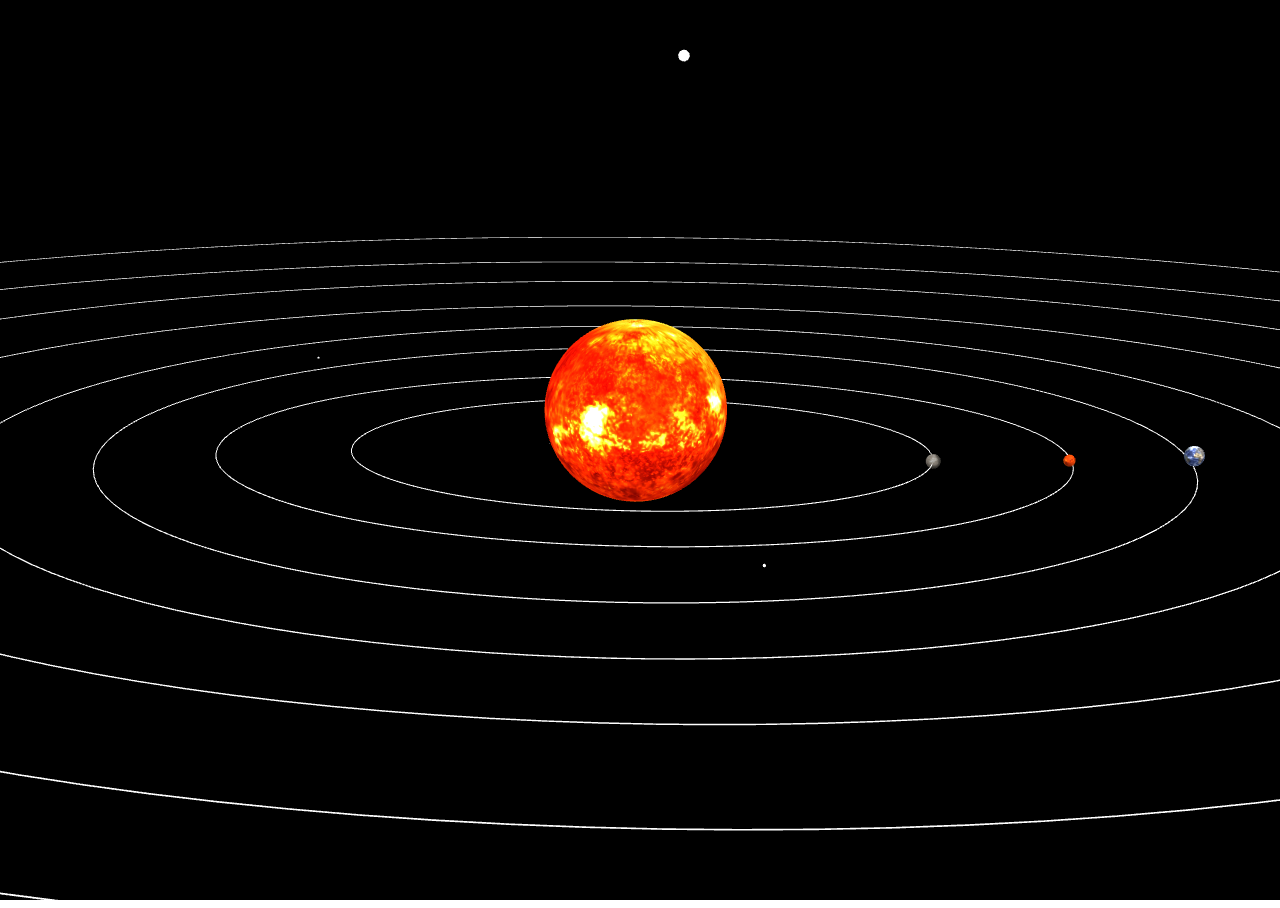
==== solar-master/solar.html @ fe6dda41 "tes" ====
<!DOCTYPE html>
 <html>
    <head>		
		<title> Tugas Besar Solar System</title>
		<meta charset="utf-8">
		<meta name="viewport" content="width=device-width, user-scalable=no, minimum-scale=1.0, maximum-scale=1.0">
		
		<!-- Owl Carousel -->
		<link type="text/css" rel="stylesheet" href="css/owl.carousel.css" />
		<link type="text/css" rel="stylesheet" href="css/owl.theme.default.css" />
				<!-- Custom stlylesheet -->
		<link type="text/css" rel="stylesheet" href="css/style.css" />

		<style>
		body { margin: 0; }
		canvas { width: 100%; height: 100% }
		#info {
				position: absolute;
				top: 0px;
				width: 100%;
				color: #ffffff;
				padding: 5px;
				font-family:Monospace;
				font-size:13px;
				text-align:right;
			}
	  </style>

	  			<!-- jQuery Plugins -->
	<script type="text/javascript" src="js/jquery.min.js"></script>
	<script type="text/javascript" src="js/bootstrap.min.js"></script>
	<script type="text/javascript" src="js/owl.carousel.min.js"></script>
	<script type="text/javascript" src="js/jquery.magnific-popup.js"></script>
	<script type="text/javascript" src="js/main.js"></script>
	      <script src="js/three.min.js"></script>
		  <script src="js/OrbitControls.js"></script>
		  <script src="js/GLTFLoader.js"></script>
		  <script src="js/AnimationMixer.js"></script>
		  <script src="js/stats.min.js"></script>
		  <script src="js/CSS2DRenderer.js"></script>
		  <script src="js/libs/dat.gui.min.js"></script>
		  
  </head>
    <body>
	<div id="info">
	</div>
	<script>		
	
 	// Load 3D Scene
	var scene = new THREE.Scene(); 
	scene2 = new THREE.Scene();
	var Stats;
	var innerw,height;
	var stars=[];
	var guic, controlConfig= {
	freezState: false,
	revolveSpeed: 24
	};


	// For orbit
	var marker, spline;
	var matrix = new THREE.Matrix4();
	var up = new THREE.Vector3( 0, 1, 0 );
	var axis = new THREE.Vector3( );

	// Planet Orbit Variable Declaration
	var mercpath,venpath,earthpath,moonpath,marspath,juppath,satpath,urapath,neppath;

	var planobj=[];
	var pathobj=[];
	// the getPoint starting variable - !important - You get me ;)
	var mt=vet=eat=mat=jupt=satt=urat=nept = 0;
	// Ellipse class, which extends the virtual base class Curve
	function Ellipse( xRadius, yRadius ) {
	THREE.Curve.call( this );
	// add radius as a property
	this.xRadius = xRadius;
	this.yRadius = yRadius;
	}

	Ellipse.prototype = Object.create( THREE.Curve.prototype );
	Ellipse.prototype.constructor = Ellipse;

	// define the getPoint function for the subClass
	Ellipse.prototype.getPoint = function ( t ) {

		var radians = 2 * Math.PI * t;

		return new THREE.Vector3( this.xRadius * Math.cos( radians ),
								0,
								this.yRadius * Math.sin( radians ) );

	};



 	// Load Camera Perspective
	var camera = new THREE.PerspectiveCamera( 25, window.innerWidth / window.innerHeight, 1, 20000 );
	camera.position.set( 10, 30, 100 );
	
	// RayCaster 
	raycaster = new THREE.Raycaster();
	mouse = new THREE.Vector2();


	// Load a Renderer
	var renderer = new THREE.WebGLRenderer({antialias: true});
	renderer.setClearColor( 0x000000 );
	renderer.setPixelRatio( window.devicePixelRatio );
	renderer.setSize(window.innerWidth, window.innerHeight);
	innerw=window.innerWidth;
	height=window.innerHeight;
	document.body.appendChild(renderer.domElement);

 	// Load the Orbitcontroller
	var controls = new THREE.OrbitControls( camera, renderer.domElement ); 
	controls.minDistance=10;
	controls.maxDistance=500;
 	// Load Light
	var ambientLight = new THREE.AmbientLight( 0xffffff );
	scene.add( ambientLight );


	var directionalLight = new THREE.DirectionalLight( 0xffffff );
	directionalLight.position.set( 0, 1, 1 ).normalize();
	scene.add( directionalLight );	


	// Stars
	function addSphere(){
		// The loop will move from z position of -1000 to z position 1000, adding a random particle at each position. 
		for ( var z= -1000; z < 1000; z+=20 ) {
		// Make a sphere (exactly the same as before). 
		var geometry   = new THREE.SphereGeometry(0.5, 32, 32)
		var material = new THREE.MeshBasicMaterial( {color: 0xffffff} );
		var sphere = new THREE.Mesh(geometry, material)
		sphere.position.x= Math.random()*innerw-Math.random()*innerw*2;
		sphere.position.y=Math.random()*height-Math.random()*height*2;
		// Then set the z position to where it is in the loop (distance of camera)
		sphere.position.z = z;	
		// scale it up a bit
		sphere.scale.x = sphere.scale.y = 1;
		//add the sphere to the scene
		scene.add( sphere );
			//finally push it to the stars array 
			stars.push(sphere); 
		}
	}
	// function animateStars() { 
				
	// 			// loop through each star
	// 			for(var i=0; i<stars.length; i++) {
	// 				star = stars[i]; 
	// 				// and move it forward dependent on the mouseY position. 
	// 				star.position.z +=  i/10;
	// 				// if the particle is too close move it to the back
	// 				if(star.position.z>2000) star.position.z-=3000; 
					
	// 			}
			
	// }

	
	

    // params
    var pathSegments = 128;
    var tubeRadius = 0.03;
    var radiusSegments = 3;
    var closed = true;
	

    // material
    var material = new THREE.MeshPhongMaterial( {
        color: 'white', 
    } );
	
    // mercury orbit mesh
	mercpath = new Ellipse( 15, 10 );
    var mercgeometry = new THREE.TubeBufferGeometry( mercpath, pathSegments, tubeRadius, radiusSegments, closed );
	mesh = new THREE.Mesh( mercgeometry, material );
	scene.add( mesh );
	pathobj.push(mesh);
	
	// venus orbit mesh
	venpath = new Ellipse(22,15);
    var venusgeometry = new THREE.TubeBufferGeometry( venpath, pathSegments, tubeRadius, radiusSegments, closed );
	mesh = new THREE.Mesh( venusgeometry, material );
	scene.add( mesh );
	pathobj.push(mesh);
	// Earth Orbit
	earthpath = new Ellipse( 28, 22 );
    var earthgeometry = new THREE.TubeBufferGeometry( earthpath, pathSegments, tubeRadius, radiusSegments, closed );
	mesh = new THREE.Mesh( earthgeometry, material );
	scene.add( mesh );
	pathobj.push(mesh);
	// Moon
	moonpath = new Ellipse( 5, 3 );
    var moongeometry = new THREE.TubeBufferGeometry( moonpath, pathSegments, 0.0001, radiusSegments, closed );
	mesh = new THREE.Mesh( moongeometry, material );
	scene.add( mesh );
	pathobj.push(mesh);
	// Mars Orbit
	marspath = new Ellipse( 35, 28 );
    var marsgeometry = new THREE.TubeBufferGeometry( marspath, pathSegments, tubeRadius, radiusSegments, closed );
	mesh = new THREE.Mesh( marsgeometry, material );
	scene.add( mesh );
	pathobj.push(mesh);
	// Jupiter Orbit
	juppath = new Ellipse( 46, 34 );
    var jupgeometry = new THREE.TubeBufferGeometry( juppath, pathSegments, tubeRadius, radiusSegments, closed );
	mesh = new THREE.Mesh( jupgeometry, material );
	scene.add( mesh );
	pathobj.push(mesh);
	// Saturn Orbit
	satpath = new Ellipse( 57, 42 );
    var satgeometry = new THREE.TubeBufferGeometry( satpath, pathSegments, tubeRadius, radiusSegments, closed );
	mesh = new THREE.Mesh( satgeometry, material );
	scene.add( mesh );
	pathobj.push(mesh);
	// Uranus Orbit
	urapath = new Ellipse( 69, 49 );
    var urageometry = new THREE.TubeBufferGeometry( urapath, pathSegments, tubeRadius, radiusSegments, closed );
	mesh = new THREE.Mesh( urageometry, material );
	scene.add( mesh );
	pathobj.push(mesh);
	// Neptune Orbit
	neppath = new Ellipse( 79, 59 );
    var nepgeometry = new THREE.TubeBufferGeometry( neppath, pathSegments, tubeRadius, radiusSegments, closed );
	mesh = new THREE.Mesh( nepgeometry, material );
	scene.add( mesh );
	pathobj.push(mesh);
	
 	// glTf 2.0 Loader
	var loader = new THREE.GLTFLoader();
	// Planets variables;
	var sun,mercury,venus,earth,moon,mars,jupiter,saturn,uranus,neptune;	

	var moonorbit;		


	loader.load( 'model/sun/sun.gltf', function ( gltf ) {           //   <<--------- Model Path
	sun = gltf.scene;			
	gltf.scene.scale.set( 18, 18, 18 );			   
	gltf.scene.position.x = 0;				    //Position (x = right+ left-) 
    gltf.scene.position.y = -2;				    //Position (y = up+, down-)
	gltf.scene.position.z = -3;				    //Position (z = front +, back-)
	gltf.animations;
	scene.add( gltf.scene );
	planobj.push(sun);
	});

	loader.load( 'model/mercury/mercury.gltf', function ( gltf ) {           //   <<--------- Model Path
	mercury = gltf.scene;			
	gltf.scene.scale.set( 2, 2, 2 );			   
	var pt = mercpath.getPoint( mt );
	gltf.scene.position.set(pt.x,pt.y,pt.z);
	scene.add( gltf.scene);
	planobj.push(mercury);
	});

	loader.load( 'model/venus/venus.gltf', function ( gltf ) {           //   <<--------- Model Path
	venus = gltf.scene;
	gltf.scene.scale.set( 2, 2, 2 );			   
	var pt = venpath.getPoint( vet );
	gltf.scene.position.set(pt.x,pt.y,pt.z);
	scene.add( gltf.scene);
	planobj.push(venus);
	});

	loader.load( 'model/earth/earth.gltf', function ( gltf ) {           //   <<--------- Model Path
	earth = gltf.scene;			
	gltf.scene.scale.set( 2, 2, 2 );			   
	var pt = earthpath.getPoint( eat );
	moonorbit = earthpath.getPoint( eat );
	gltf.scene.position.set(pt.x,pt.y,pt.z);
	scene.add( gltf.scene);
	planobj.push(earth);
	});

	loader.load( 'model/moon/moon.gltf', function ( gltf ) {           //   <<--------- Model Path
	moon = gltf.scene;			
	gltf.scene.scale.set( 1, 1, 1 );			   
	var pt = moonpath.getPoint( eat );
	gltf.scene.position.set(moonorbit.x+2,moonorbit.y+2,moonorbit.z);
	scene.add( gltf.scene);
	});
	
	loader.load( 'model/mars/mars.gltf', function ( gltf ) {           //   <<--------- Model Path
	mars = gltf.scene;			
	gltf.scene.scale.set( 2, 2, 2 );			   
	var pt = marspath.getPoint( mat );
	gltf.scene.position.set(pt.x,pt.y,pt.z);
	scene.add( gltf.scene);
	planobj.push(mars);
	});

	loader.load( 'model/jupiter/jupiter.gltf', function ( gltf ) {           //   <<--------- Model Path
	jupiter = gltf.scene;			
	gltf.scene.scale.set( 8, 8, 8 );			   
	var pt = juppath.getPoint( jupt );
	gltf.scene.position.set(pt.x,pt.y,pt.z);
	scene.add( gltf.scene);
	planobj.push(jupiter);
	});

	
	loader.load( 'model/saturn/saturn.gltf', function ( gltf ) {           //   <<--------- Model Path
	saturn = gltf.scene;			
	gltf.scene.scale.set( 7, 7, 7 );			   
	var pt = satpath.getPoint( satt );
	gltf.scene.position.set(pt.x,pt.y,pt.z);
	scene.add( gltf.scene);
	planobj.push(saturn);
	});

	loader.load( 'model/uranus/uranus.gltf', function ( gltf ) {           //   <<--------- Model Path
	uranus = gltf.scene;			
	gltf.scene.scale.set( 3, 3, 3 );			   
	var pt = urapath.getPoint( urat );
	gltf.scene.position.set(pt.x,pt.y,pt.z);
	scene.add( gltf.scene);
	planobj.push(uranus);
	});

	loader.load( 'model/neptune/neptune.gltf', function ( gltf ) {           //   <<--------- Model Path
	neptune = gltf.scene;			
	gltf.scene.scale.set( 3, 3, 3 );			   
	var pt = neppath.getPoint( nept );
	gltf.scene.position.set(pt.x,pt.y,pt.z);
	scene.add( gltf.scene);
	planobj.push(neptune);
	});


	// FPS stats
	// stats = new Stats();
	// document.body.appendChild( stats.dom );
	// window.addEventListener( 'resize', onWindowResize, false );


	document.addEventListener( 'mousedown', onDocumentMouseDown, false );
	document.addEventListener( 'touchstart', onDocumentTouchStart, false );

	// guic = new dat.GUI( { width: 350 } );


	// Controls
	// var controlGUI = guic.addFolder( "Controls" );
	// // controlGUI.add(controlConfig.freezState,'Freeze State').listen();

	// controlGUI.add( controlConfig, 'freezState' )
	
	// controlGUI.add( controlConfig, 'revolveSpeed', 1, 24 ).onChange( function() 
	// {
	// 	// sunLight.shadow.camera.near = shadowConfig.shadowCameraNear;
	// 	// sunLight.shadow.camera.updateProjectionMatrix();
	// 	// shadowCameraHelper.update();

	// });



	function onWindowResize( event ) 
	{
	camera.aspect = window.innerWidth / window.innerHeight;
	camera.updateProjectionMatrix();
	renderer.setSize( window.innerWidth, window.innerHeight );
	controls.handleResize();
	}
	
	function onDocumentTouchStart( event ) {

	event.preventDefault();

	event.clientX = event.touches[0].clientX;
	event.clientY = event.touches[0].clientY;
	onDocumentMouseDown( event );
	}

function onDocumentMouseDown( event ) {

	event.preventDefault();

	mouse.x = ( event.clientX / renderer.domElement.clientWidth ) * 2 - 1;
	mouse.y = - ( event.clientY / renderer.domElement.clientHeight ) * 2 + 1;

	raycaster.setFromCamera( mouse, camera );

	 var intersects = raycaster.intersectObjects( pathobj );

	if ( intersects.length > 0 ) {
	var pt = intersects[0].getPoint( mt );

	
	}

}
	function animate() 
	{
	requestAnimationFrame( animate );
	renderer.render( scene, camera );
	//if (!guic.freezState) return;
	animateStars();
	// TO freeze Planet State

	if(!controlConfig.freezState)
		revolvePlanet();
	console.log(controlConfig.revolveSpeed);
	stats.update();
	}


	function revolvePlanet(){
		if (mercury)
		{ 	mercury.rotation.y+=0.05;
			var pt = mercpath.getPoint( mt );
			var tangent = mercpath.getTangent( mt ).normalize();
			mercury.position.set(pt.x,pt.y,pt.z);
			// calculate the axis to rotate around
			axis.crossVectors( up, tangent ).normalize();
			// calcluate the angle between the up vector and the tangent
			var radians = Math.acos( up.dot( tangent ) );
			mt = (mt >= 1) ? 0 : mt += (0.005/controlConfig.revolveSpeed);
		}
		if (venus) 
		{	
			venus.rotation.y+=0.04;
			var pt = venpath.getPoint( vet );
			var tangent = venpath.getTangent( vet ).normalize();
			venus.position.set(pt.x,pt.y,pt.z);
			// calculate the axis to rotate around
			axis.crossVectors( up, tangent ).normalize();
			// calcluate the angle between the up vector and the tangent
			var radians = Math.acos( up.dot( tangent ) );
			vet = (vet >= 1) ? 0 : vet += 0.001/controlConfig.revolveSpeed;
		}
		if (earth)
		{ 	earth.rotation.y+=0.02;
			var pt = earthpath.getPoint( eat );
			var tangent = earthpath.getTangent( eat ).normalize();
			earth.position.set(pt.x,pt.y,pt.z);
			// calculate the axis to rotate around
			axis.crossVectors( up, tangent ).normalize();
			// calcluate the angle between the up vector and the tangent
			var radians = Math.acos( up.dot( tangent ) );	
			eat = (eat >= 1) ? 0 : eat += 0.0003/controlConfig.revolveSpeed;
		}
		if (moon)
		{ 	moon.rotation.y+=0.02;
			var pt = earthpath.getPoint( eat );
			var tangent = earthpath.getTangent( eat ).normalize();
			moon.position.set(pt.x+2,pt.y+2,pt.z);
			// calculate the axis to rotate around
			axis.crossVectors( up, tangent ).normalize();
			// calcluate the angle between the up vector and the tangent
			var radians = Math.acos( up.dot( tangent ) );	
			eat = (eat >= 1) ? 0 : eat += 0.0003/controlConfig.revolveSpeed;
		}
		if (mars) 
		{	//mars.rotation.z+=0.02;
			var pt = marspath.getPoint( mat );
			var tangent = marspath.getTangent( mat );
			mars.position.set(pt.x,pt.y,pt.z);
			// calculate the axis to rotate around
			axis.crossVectors( up, tangent ).normalize();
			// calcluate the angle between the up vector and the tangent
			var radians = Math.acos( up.dot( tangent ) );
			mat = (mat >= 1) ? 0 : mat += 0.0001/controlConfig.revolveSpeed;
		}
		if (jupiter) 
		{	jupiter.rotation.y+=0.004;
			var pt = juppath.getPoint( jupt );
			var tangent = juppath.getTangent( jupt ).normalize();
			jupiter.position.set(pt.x,pt.y,pt.z);
			// calculate the axis to rotate around
			axis.crossVectors( up, tangent ).normalize();
			// calcluate the angle between the up vector and the tangent
			var radians = Math.acos( up.dot( tangent ) );
			jupt = (jupt >= 1) ? 0 : jupt += 0.00006/controlConfig.revolveSpeed;
		}
		if (saturn) 
		{	saturn.rotation.y+=0.009;
			var pt = satpath.getPoint( satt );
			var tangent = satpath.getTangent( satt ).normalize();
			saturn.position.set(pt.x,pt.y,pt.z);
			// calculate the axis to rotate around
			axis.crossVectors( up, tangent ).normalize();
			// calcluate the angle between the up vector and the tangent
			var radians = Math.acos( up.dot( tangent ) );
			satt = (satt >= 1) ? 0 : satt += 0.00003/controlConfig.revolveSpeed;
		}
		if (uranus) 
		{	uranus.rotation.y+=0.0004;
			var pt = urapath.getPoint( urat );
			var tangent = urapath.getTangent( urat ).normalize();
			uranus.position.set(pt.x,pt.y,pt.z);
			// calculate the axis to rotate around
			axis.crossVectors( up, tangent ).normalize();
			// calcluate the angle between the up vector and the tangent
			var radians = Math.acos( up.dot( tangent ) );
			urat = (urat >= 1) ? 0 : urat += 0.000009/controlConfig.revolveSpeed;
		}
		if (neptune) 
		{	neptune.rotation.y+=0.0004;
			var pt = neppath.getPoint( nept );
			var tangent = neppath.getTangent( nept ).normalize();
			neptune.position.set(pt.x,pt.y,pt.z);
			// calculate the axis to rotate around
			axis.crossVectors( up, tangent ).normalize();
			// calcluate the angle between the up vector and the tangent
			var radians = Math.acos( up.dot( tangent ) );
			nept = (nept >= 1) ? 0 : nept += 0.0000009/controlConfig.revolveSpeed;
		}
		

	}
	addSphere();
	animate();
			
</script>	
</body>
</html>
---- solar-master/css/style.css ----
/*
Theme Name:
Author: yaminncco

Colors:
	Body 		  : #868F9B
	Headers 	: #10161A
	Primary 	: #6195FF
	Dark      : #FCFCFF
	Grey 		  : #F4F4F4 #FAFAFA #EEE

Fonts: Montserrat Varela Round

Table OF Contents
------------------------------------
1 > General
2 > Logo
3 > Navigation
4 > Header
5 > About
6 > Portfolio
7 > Services
8 >  Why choose us
9 >  Numbers
10 > Pricing
11 > Testimonial
12 > Team
13 > Blog
14 > Blog post
15 > Blog sidebar
16 > Contact
17 > Footer
18 > Responsive
19 > Owl theme
20 > Back to top
21 > Preloader

------------------------------------*/

/*------------------------------------*\
	General
\*------------------------------------*/


/* -- typography -- */

body {
    font-family: 'Varela Round', sans-serif;
    font-size: 16px;
    line-height: 1.6;
    overflow-x: hidden;
    color: #868F9B;
}

h1, h2, h3, h4, h5, h6 {
    font-family: 'Montserrat', sans-serif;
    font-weight: 700;
    margin-top: 0px;
    margin-bottom: 20px;
    color: #10161A;
}

h1 {
    font-size: 54px;
}

h2 {
    font-size: 36px;
}

h3 {
    font-size: 21px;
}

h4 {
    font-size: 18px;
}

h5 {
    font-size: 16px;
}

a {
    color: #6195FF;
    text-decoration: none;
    -webkit-transition: 0.2s opacity;
    transition: 0.2s opacity;
}

a:hover, a:focus {
    text-decoration: none;
    outline: none;
    opacity: 0.8;
    color: #6195FF;
}

.main-color {
    color: #6195FF;
}

.white-text {
    color: #FFF;
}

::-moz-selection {
    background-color: #6195FF;
    color: #FFF;
}

::selection {
    background-color: #6195FF;
    color: #FFF;
}

ul, ol {
    margin: 0;
    padding: 0;
    list-style: none
}

/* -- section  -- */

.section {
    position: relative;
}

.md-padding {
    padding-top: 120px;
    padding-bottom: 120px;
}

.sm-padding {
    padding-top: 60px;
    padding-bottom: 60px;
}


/* --  background section  -- */

.bg-grey {
    background-color: #FAFAFA;
    border-top: 1px solid #EEE;
    border-bottom: 1px solid #EEE;
}

.bg-dark {
    background-color: #1C1D21;
}


/* --  background image section  -- */

.bg-img {
    position: absolute;
    left: 0;
    top: 0;
    right: 0;
    bottom: 0;
    z-index: -1;
    background-position: center;
    background-size: cover;
    background-attachment: fixed;
}

.bg-img .overlay {
    position: absolute;
    left: 0;
    top: 0;
    right: 0;
    bottom: 0;
    opacity: 0.6;
    background: #1C1D21;
}


/* --  section header  -- */

.section-header {
    position: relative;
    margin-bottom: 60px;
}

.section-header .title {
    text-transform: capitalize;
}

.title:after {
    content:"";
  	display:block;
  	height:4px;
  	width:40px;
  	background-color: #6195FF;
    margin-top: 20px;
}

.text-center .title:after {
    margin: 20px auto 0px;
}


/* --  Buttons  -- */

.main-btn, .white-btn, .outline-btn {
    display: inline-block;
    padding: 10px 35px;
    margin: 3px;
    border: 2px solid transparent;
    border-radius: 3px;
    -webkit-transition: 0.2s opacity;
    transition: 0.2s opacity;
}

.main-btn {
    background: #6195FF;
    color: #FFF;
}

.white-btn {
    background: #FFF;
    color: #10161A !important;
}

.outline-btn {
    background: transparent;
    color: #6195FF !important;
    border-color: #6195FF;
}

.main-btn:hover, .white-btn:hover, .outline-btn:hover {
    opacity: 0.8;
}


/* -- default nav -- */

@media only screen and (min-width: 768px) {
    .main-nav li {
        padding: 0px 15px;
    }
    .main-nav li a {
        font-size: 14px;
        -webkit-transition: 0.2s color;
        transition: 0.2s color;
    }
    .main-nav>li>a {
        color: #10161A;
        padding: 15px 0px;
    }
    #nav.nav-transparent:not(.fixed-nav) .main-nav>li>a {
        color: #fff;
    }
    .main-nav>li>a:hover, .main-nav>li>a:focus, .main-nav>li.active>a {
        background: transparent;
        color: #6195FF;
    }
    .main-nav>li>a:after {
        content: "";
        display: block;
        background-color: #6195FF;
        height: 2px;
        width: 0%;
        -webkit-transition: 0.2s width;
        transition: 0.2s width;
    }
    .main-nav>li>a:hover:after, .main-nav>li.active>a:after {
        width: 100%;
    }
    /* dropdown */
    .has-dropdown {
        position: relative;
    }
    .has-dropdown>a:before {
        font-family: 'FontAwesome';
        content: "\f054";
        font-size: 6px;
        margin-left: 6px;
        float: right;
        -webkit-transform: rotate(90deg);
        -ms-transform: rotate(90deg);
        transform: rotate(90deg);
        -webkit-transition: 0.2s transform;
        transition: 0.2s transform;
    }
    .dropdown {
        position: absolute;
        right: -50%;
        top: 0;
        background-color: #6195FF;
        width: 200px;
        -webkit-box-shadow: 0px 5px 5px -5px rgba(53, 64, 82, 0.2);
        box-shadow: 0px 5px 5px -5px rgba(53, 64, 82, 0.2);
        -webkit-transform: translateY(15px) translateX(50%);
        -ms-transform: translateY(15px) translateX(50%);
        transform: translateY(15px) translateX(50%);
        opacity: 0;
        visibility: hidden;
        -webkit-transition: 0.2s all;
        transition: 0.2s all;
    }
    .main-nav>.has-dropdown>.dropdown {
        top: 100%;
        right: 50%;
    }
    .main-nav>.has-dropdown>.dropdown .dropdown.dropdown-left {
        right: 150%;
    }
    .dropdown li a {
        display: block;
        color: #FFF;
        border-top: 1px solid rgba(250, 250, 250, 0.1);
        padding: 10px 0px;
    }
    .dropdown li:nth-child(1) a {
        border-top: none;
    }
    .has-dropdown:hover>.dropdown {
        opacity: 1;
        visibility: visible;
        -webkit-transform: translateY(0px) translateX(50%);
        -ms-transform: translateY(0px) translateX(50%);
        transform: translateY(0px) translateX(50%);
    }
    .has-dropdown:hover>a:before {
        -webkit-transform: rotate(0deg);
        -ms-transform: rotate(0deg);
        transform: rotate(0deg);
    }
    .nav-collapse {
        display: none;
    }
}


/* -- mobile nav -- */

@media only screen and (max-width: 767px) {
    #nav {
        padding: 0px 0px;
    }
    #nav.nav-transparent {
        background: #FFF;
    }
    .main-nav {
        position: fixed;
        right: 0;
        height: calc(100vh - 80px);
        -webkit-box-shadow: 0px 80px 0px 0px #1C1D21;
        box-shadow: 0px 80px 0px 0px #1C1D21;
        max-width: 250px;
        width: 0%;
        -webkit-transform: translateX(100%);
        -ms-transform: translateX(100%);
        transform: translateX(100%);
        margin: 0;
        overflow-y: auto;
        background: #1C1D21;
        -webkit-transition: 0.2s all;
        transition: 0.2s all;
    }
    #nav.open .main-nav {
        -webkit-transform: translateX(0%);
        -ms-transform: translateX(0%);
        transform: translateX(0%);
        width: 100%;
    }
    .main-nav li {
        border-top: 1px solid rgba(250, 250, 250, 0.1);
    }
    .main-nav li a {
        display: block;
        color: #FFF;
        -webkit-transition: 0.2s all;
        transition: 0.2s all;
    }
    .main-nav>li.active {
        border-left: 6px solid #6195FF;
    }
    .main-nav li a:hover, .main-nav li a:focus {
        background-color: #6195FF;
        color: #FFF;
        opacity: 1;
    }
    .has-dropdown>a:after {
        content: "\f054";
        font-family: 'FontAwesome';
        float: right;
        -webkit-transition: 0.2s -webkit-transform;
        transition: 0.2s -webkit-transform;
        transition: 0.2s transform;
        transition: 0.2s transform, 0.2s -webkit-transform;
    }
    .dropdown {
        opacity: 0;
        visibility: hidden;
        height: 0;
        background: rgba(250, 250, 250, 0.1);
    }
    .dropdown li a {
        padding: 6px 10px;
    }
    .has-dropdown.open-drop>a:after {
        -webkit-transform: rotate(90deg);
        -ms-transform: rotate(90deg);
        transform: rotate(90deg);
    }
    .has-dropdown.open-drop>.dropdown {
        opacity: 1;
        visibility: visible;
        height: auto;
        -webkit-transition: 0.2s all;
        transition: 0.2s all;
    }
}


/* -- nav btn collapse -- */

.nav-collapse {
    position: relative;
    float: right;
    width: 40px;
    height: 40px;
    margin-top: 5px;
    margin-right: 5px;
    cursor: pointer;
    z-index: 99999;
}

.nav-collapse span {
    display: block;
    -webkit-transform: translate(-50%, -50%);
    -ms-transform: translate(-50%, -50%);
    transform: translate(-50%, -50%);
    position: absolute;
    top: 50%;
    left: 50%;
    width: 25px;
}

.nav-collapse span:before, .nav-collapse span:after {
    content: "";
    display: block;
}

.nav-collapse span, .nav-collapse span:before, .nav-collapse span:after {
    height: 4px;
    background: #10161A;
    -webkit-transition: 0.2s all;
    transition: 0.2s all;
}

.nav-collapse span:before {
    -webkit-transform: translate(0%, 10px);
    -ms-transform: translate(0%, 10px);
    transform: translate(0%, 10px);
}

.nav-collapse span:after {
    -webkit-transform: translate(0%, -14px);
    -ms-transform: translate(0%, -14px);
    transform: translate(0%, -14px);
}

#nav.open .nav-collapse span {
    background: transparent;
}

#nav.open .nav-collapse span:before {
    -webkit-transform: translateY(0px) rotate(-135deg);
    -ms-transform: translateY(0px) rotate(-135deg);
    transform: translateY(0px) rotate(-135deg);
}

#nav.open .nav-collapse span:after {
    -webkit-transform: translateY(-4px) rotate(135deg);
    -ms-transform: translateY(-4px) rotate(135deg);
    transform: translateY(-4px) rotate(135deg);
}


/*------------------------------------*\
	Header
\*------------------------------------*/

header {
    position: relative;
}

#home {
    height: 100vh;
}

#home .home-wrapper {
    position: absolute;
    left: 0px;
    right: 0px;
    top: 50%;
    -webkit-transform: translateY(-50%);
    -ms-transform: translateY(-50%);
    transform: translateY(-50%);
    text-align: center;
}

.home-content h1 {
  text-transform: uppercase;
}
.home-content button {
  margin-top: 20px;
}

.header-wrapper h2 {
    display: inline-block;
    margin-bottom: 0px;
}

.header-wrapper .breadcrumb {
    float: right;
    background: transparent;
    margin-bottom: 0px;
}

.header-wrapper .breadcrumb .breadcrumb-item.active {
    color: #868F9B;
}

.breadcrumb>li+li:before {
    color: #868F9B;
}


/*------------------------------------*\
	About
\*------------------------------------*/

.about {
    position: relative;
    text-align: center;
    padding: 40px 20px;
    border: 1px solid #EEE;
    margin: 15px 0px;
}

.about i {
    font-size: 36px;
    color: #6195FF;
    margin-bottom: 20px;
}

.about:after {
    content: "";
    background-color: #1C1D21;
    position: absolute;
    left: 0;
    top: 0;
    bottom: 0;
    width: 0%;
    z-index: -1;
    -webkit-transition: 0.2s width;
    transition: 0.2s width;
}

.about:hover:after {
    width: 100%;
}

.about h3 {
    -webkit-transition: 0.2s color;
    transition: 0.2s color;
}

.about:hover h3 {
    color: #fff;
}


/*------------------------------------*\
	Portfolio
\*------------------------------------*/

.work {
    position: relative;
    padding: 20px;
}

.work>img {
  width: 100%;
}

.work .overlay {
    background: #1C1D21;
    position: absolute;
    top: 0px;
    left: 0px;
    right: 0px;
    bottom: 0px;
    opacity: 0;
    -webkit-transition: 0.2s opacity;
    transition: 0.2s opacity;
    -webkit-transition-delay: 0.2s;
    transition-delay: 0.2s;
}

.work:hover .overlay {
    -webkit-transition-delay: 0s;
    transition-delay: 0s;
    opacity: 0.8;
}

.work .work-content {
    position: absolute;
    left: 25px;
    right: 25px;
    top: 50%;
    text-align: center;
    -webkit-transform: translateY(-50%);
    -ms-transform: translateY(-50%);
    transform: translateY(-50%);
}

.work .work-content h3 {
    -webkit-transform: translateY(100%);
    -ms-transform: translateY(100%);
    transform: translateY(100%);
    opacity: 0;
    color: #FFF;
    margin-bottom: 10px;
    -webkit-transition: 0.2s all;
    transition: 0.2s all;
    -webkit-transition-delay: 0.1s;
    transition-delay: 0.1s;
}

.work:hover .work-content h3 {
    -webkit-transform: translateY(0%);
    -ms-transform: translateY(0%);
    transform: translateY(0%);
    opacity: 1;
    -webkit-transition-delay: 0.1s;
    transition-delay: 0.1s;
}

.work .work-content span {
    display: block;
    text-transform: uppercase;
    -webkit-transform: translateY(100%);
    -ms-transform: translateY(100%);
    transform: translateY(100%);
    opacity: 0;
    color: #6195FF;
    margin-bottom: 5px;
    -webkit-transition: 0.2s all;
    transition: 0.2s all;
    -webkit-transition-delay: 0.2s;
    transition-delay: 0.2s;
}

.work:hover .work-content span {
    -webkit-transform: translateY(0%);
    -ms-transform: translateY(0%);
    transform: translateY(0%);
    opacity: 1;
    -webkit-transition-delay: 0s;
    transition-delay: 0s;
}

.work .work-link {
    text-align: center;
    margin-top: 20px;
    opacity: 0;
    -webkit-transition: 0.2s opacity;
    transition: 0.2s opacity;
}

.work .work-link a {
    display: inline-block;
    width: 50px;
    height: 50px;
    background-color: #6195FF;
    color: #FFF;
    line-height: 50px;
    text-align: center;
}

.work:hover .work-link {
    -webkit-transition-delay: 0.2s;
    transition-delay: 0.2s;
    opacity: 1;
}


/*------------------------------------*\
	Services
\*------------------------------------*/

.service {
    position: relative;
    padding: 40px 20px 40px 70px;
    margin: 15px 0px;
    border: 1px solid #EEE;
}

.service i {
    position: absolute;
    left: 20px;
    text-align: center;
    font-size: 32px;
    color: #6195FF;
    border-radius: 50%;
}

.service:after {
    content: "";
    background-color: #1C1D21;
    position: absolute;
    left: 0;
    top: 0;
    bottom: 0;
    width: 0%;
    z-index: -1;
    -webkit-transition: 0.2s width;
    transition: 0.2s width;
}

.service:hover:after {
    width: 100%;
}

.service h3 {
  -webkit-transition: 0.2s color;
  transition: 0.2s color;
}

.service:hover h3 {
    color: #fff;
}

/*------------------------------------*\
	Why choose us
\*------------------------------------*/

.feature {
    margin: 15px 0px;
}
.feature i {
    float: left;
    padding: 5px;
    border-radius: 50%;
    color: #6195FF;
    border: 1px solid #6195FF;
    margin-right: 5px;
}

/*------------------------------------*\
	Numbers
\*------------------------------------*/

.number {
    text-align: center;
    margin: 15px 0px;
}

.number i {
    color: #6195FF;
    font-size: 36px;
    margin-bottom: 20px;
}

.number h3 {
    font-size: 36px;
    margin-bottom: 10px;
}


/*------------------------------------*\
	Pricing
\*------------------------------------*/

.pricing {
    position: relative;
    text-align: center;
    border: 1px solid #EEE;
    background-color: #FFF;
    z-index: 11;
    margin: 15px 0px;
}

.pricing::after {
    content: "";
    background-color: #1C1D21;
    position: absolute;
    left: 0;
    right: 0;
    top: 0;
    height: 0%;
    z-index: -1;
    -webkit-transition: 0.2s height;
    transition: 0.2s height;
}

.pricing:hover:after {
    height: 100%;
}

.pricing .price-head {
    position: relative;
    margin-bottom: 20px;
}

.pricing .price-title {
    display: block;
    padding: 40px 0px 20px;
    text-transform: uppercase;
    -webkit-transition: 0.2s color;
    transition: 0.2s color;
}

.pricing:hover .price-title {
    color: #6195FF;
}

.pricing .price {
    position: relative;
    width: 140px;
    height: 140px;
    line-height: 140px;
    text-align: center;
    margin: auto;
    border-radius: 50%;
    border: 2px solid #6195FF;
}

.pricing .price h3 {
  font-size: 42px;
  margin: 0px;
  -webkit-transition: 0.2s color;
  transition: 0.2s color;
  -webkit-transform: translateY(-50%);
      -ms-transform: translateY(-50%);
          transform: translateY(-50%);
  top: 50%;
  position: absolute;
  left: 0;
  right: 0;
}

.pricing:hover .price h3 {
    color: #fff;
}

.pricing .duration {
    display: block;
    font-size: 14px;
    text-transform: uppercase;
    color: #10161A;
    -webkit-transition: 0.2s color;
    transition: 0.2s color;
}

.pricing:hover .duration {
    color: #fff;
}

.pricing .price-btn {
    padding-top: 20px;
    padding-bottom: 40px;
}

/*------------------------------------*\
	Testimonial
\*------------------------------------*/

.testimonial {
    margin: 15px 0px;
}

.testimonial-meta {
    position: relative;
    padding-left: 90px;
    height: 70px;
    margin-bottom: 20px;
    padding-top: 10px;
}

.testimonial img {
    position: absolute;
    left: 0;
    top: 0;
    width: 70px !important;
    height: 70px !important;
    border-radius: 50%;
}

.testimonial h3 {
    margin-bottom: 5px;
}

.testimonial span {
    font-size: 14px;
    color: #6195FF;
    text-transform: uppercase;
}


/*------------------------------------*\
	Team
\*------------------------------------*/

.team {
    position: relative;
    background-color: #F4F4F4;
    padding: 40px 20px;
    margin: 15px 0px;
}

.team::after {
    content: "";
    background-color: #1C1D21;
    position: absolute;
    left: 0;
    right: 0;
    top: 0;
    height: 0%;
    z-index: 1;
    -webkit-transition: 0.2s height;
    transition: 0.2s height;
}

.team:hover:after {
    height: 100%;
}

.team-img {
    position: relative;
    margin-bottom: 20px;
    z-index: 11;
}

.team-img>img {
  width: 100%;
}

.team .overlay {
    background: #1C1D21;
    position: absolute;
    bottom: 0;
    left: 0;
    right: 0;
    top: 0;
    opacity: 0;
    -webkit-transition: 0.2s opacity;
    transition: 0.2s opacity;
}

.team:hover .overlay {
    opacity: 0.8;
}

.team .team-content {
    text-align: center;
    position: relative;
    z-index: 11;
}

.team .team-content h3 {
    margin-bottom: 10px;
    -webkit-transition: 0.2s color;
    transition: 0.2s color;
}

.team .team-content span {
    font-size: 14px;
    text-transform: uppercase;
    -webkit-transition: 0.2s color;
    transition: 0.2s color;
}

.team:hover .team-content h3 {
    color: #FFF;
}

.team:hover .team-content span {
    color: #6195FF;
}

.team .team-social {
    position: absolute;
    top: 0;
    right: 0;
    opacity: 0;
    -webkit-transition: 0.2s opacity;
    transition: 0.2s opacity;
}

.team .team-social a {
    display: block;
    line-height: 50px;
    width: 50px;
    text-align: center;
    background-color: #6195FF;
    color: #FFF;
}

.team:hover .team-social {
    opacity: 1;
}


/*------------------------------------*\
	Blog
\*------------------------------------*/

.blog {
    background-color: #FFF;
    margin: 15px 0px;
}

.blog .blog-content {
    padding: 20px 20px 40px;
}

.blog .blog-meta {
    margin-bottom: 20px;
}

.blog .blog-meta li {
    display: inline-block;
    font-size: 14px;
    color: #10161A;
    margin-right: 10px;
}

.blog .blog-meta li i {
    color: #6195FF;
    margin-right: 5px;
}

/*------------------------------------*\
	Blog post
\*------------------------------------*/

#main .blog .blog-content {
  padding: 20px 0px 0px;
}

#main .blog {
  margin-top: 0px;
}

/* -- blog tags -- */

.blog-tags {
    margin: 40px 0px;
}

.blog-tags h5 {
    margin-bottom: 0;
    display: inline-block;
}

.blog-tags a {
    display: inline-block;
    padding: 6px 13px;
    font-size: 14px;
    margin: 2px 0px;
    background: #F4F4F4;
    color: #10161A;
}

.blog-tags a:hover {
  color: #FFF;
  background-color: #6195FF;
}

.blog-tags a i {
    margin-right: 3px;
    color: #6195FF;
}

.blog-tags a:hover i {
  color: #FFF;
}


/* -- blog author -- */

.blog-author {
    margin: 40px 0px;
}

.blog-author .media .media-left {
    padding-right: 20px;
}

.blog-author .media {
    padding: 20px;
    border: 1px solid #EEE;
}

.blog-author .media .media-heading {
    padding-bottom: 20px;
    margin-bottom: 20px;
    border-bottom: 1px solid #EEE;
}

.blog-author .media .media-heading h3 {
    display: inline-block;
    margin: 0;
    text-transform: uppercase;
}

.blog-author .media .media-heading .author-social {
  float: right;
}

.blog-author .author-social a {
    display: inline-block;
    width: 24px;
    height: 24px;
    text-align: center;
    line-height: 24px;
    border-radius: 3px;
    margin-left: 5px;
    color: #FFF;
    background-color: #6195FF;
}

/* -- blog comments -- */

.blog-comments {
    margin: 40px 0px;
}

.blog-comments .media {
    padding: 20px;
    background-color: #FFF;
    border-top: 1px solid #EEE;
    border-bottom: 0px;
    border-right: 1px solid #EEE;
    border-left: 1px solid #EEE;
    margin-top: 0px;
}

.blog-comments .media:first-child {
    border-bottom: 0px;
}

.blog-comments .media:last-child {
    border-bottom: 1px solid #EEE;
}

.blog-comments .media .media-left {
  padding-right: 20px;
}

.blog-comments .media .media-body .media-heading {
    text-transform: uppercase;
    margin-bottom:10px;
}

.blog-comments .media .media-body .media-heading .time {
    font-size: 12px;
    margin-left: 20px;
    font-weight: 400;
    color: #868F9B;
}

.blog-comments .media .media-body .media-heading .reply {
    float: right;
    margin: 0;
    font-size: 12px;
    text-transform: uppercase;
    font-weight: 400;
}

.blog-comments .media.author {
    background-color: #F4F4F4;
    border-color: #6195FF;
    border-bottom: 1px solid #6195FF;
}
.blog-comments .media.author>.media-body>.media-heading {
    color: #6195FF;
}

.blog-comments .media.author + .media {
    border-top: 0px;
}

/* blog reply form */

.reply-form {
    margin: 40px 0px;
}

.reply-form form .input, .reply-form form .input , .reply-form form textarea {
	margin-bottom:20px;
}

.reply-form form .input, .reply-form form .input {
    width: calc(50% - 10px);
    display: inline-block;
}

.reply-form form .input:nth-child(2) {
    margin-left: 15px;
}


/*------------------------------------*\
	Blog sidebar
\*------------------------------------*/

#aside .widget {
    margin-bottom: 40px;
}

.widget h3 {
  text-transform: uppercase;
}

/* -- search sidebar -- */

#aside .widget-search {
    position: relative;
}

#aside .widget-search .search-input {
    padding-right: 50px;
}

#aside .widget-search .search-btn {
    position: absolute;
    right: 0px;
	  bottom: 0px;
    width: 40px;
    height: 40px;
    border: none;
    line-height: 40px;
    background-color: transparent;
    color: #6195FF;
}

/* -- category sidebar -- */

.widget-category a {
    display: block;
    font-size: 14px;
    color: #354052;
    border-bottom: 1px solid #EEE;
    padding: 5px;
}

.widget-category a:nth-child(1) {
  border-top: 1px solid #EEE;
}

.widget-category a span {
    float: right;
    color: #6195FF;
}

.widget-category a:hover {
    color: #6195FF;
}

/* -- tags sidebar -- */

.widget-tags a {
  display: inline-block;
  padding: 6px 13px;
  font-size: 14px;
  margin: 2px 0px;
  background: #F4F4F4;
  color: #10161A;
}

.widget-tags a:hover {
  color: #FFF;
  background-color: #6195FF;
}

/* -- posts sidebar -- */

.widget-post {
    min-height: 70px;
    margin-bottom: 25px;
}

.widget-post img {
    display: block;
    float: left;
    margin-right: 10px;
    margin-top: 5px;
}

.widget-post a {
    display: block;
    color: #10161A;
}

.widget-post a:hover {
    color: #6195FF;
}

.widget-post .blog-meta {
    display: inline-block;
}

.widget-post .blog-meta li {
    display: inline-block;
    margin-right: 5px;
    color: #6195FF;
    font-size: 12px;
}

.widget-post li i {
    color: #6195FF;
    margin-right: 5px;
}



/*------------------------------------*\
	Contact
\*------------------------------------*/

.contact {
    margin: 15px 0px;
    text-align: center;
}

.contact i {
    font-size: 36px;
    color: #6195FF;
    margin-bottom: 20px;
}

.contact-form {
    text-align: center;
    margin-top: 40px;
}

.contact-form .input {
    margin-bottom: 20px;
}


.contact-form .input:nth-child(1), .contact-form .input:nth-child(2) {
    width: calc(50% - 10px);
}

.contact-form .input:nth-child(2) {
    margin-left: 15px;
}

/*------------------------------------*\
	Footer
\*------------------------------------*/

#footer {
    position: relative;
}

.footer-logo {
    text-align: center;
    margin-bottom: 40px;
}

.footer-logo>a>img {
    max-height: 80px;
}

.footer-follow {
    text-align: center;
    margin-bottom: 20px;
}

.footer-follow li {
    display: inline-block;
    margin-right: 10px;
    margin-bottom: 13px;
}

.footer-follow li a {
  display: inline-block;
  width: 50px;
  height: 50px;
  line-height: 50px;
  text-align: center;
  border-radius: 3px;
  background-color: #6195FF;
  color:#FFF;
}

.footer-copyright p {
    text-align: center;
    font-size: 14px;
    text-transform: uppercase;
    margin: 0;
}


/*------------------------------------*\
	Responsive
\*------------------------------------*/


@media only screen and (max-width: 991px) {}

@media only screen and (max-width: 767px) {
  .section-header h2.title {
  		font-size:31.5px;
	}

  .main-btn , .default-btn , .outline-btn , .white-btn  {
  		padding: 8px 22px;
  		font-size:14px;
	}

  .home-content h1 {
		font-size:36px;
	}

  .header-wrapper h2 {
      margin-bottom: 20px;
      text-align: center;
      display: block;
  }

  .header-wrapper .breadcrumb {
      float: none;
      text-align: center;
  }
}

@media only screen and (max-width: 480px) {
  #portfolio [class*='col-xs'] {
		  width:100%;
	}

  #numbers [class*='col-xs'] {
		  width:100%;
	}

  .contact-form .input:nth-child(1), .contact-form .input:nth-child(2) {
      width: 100%;
  }
  .contact-form .input:nth-child(2) {
      margin-left: 0px;
  }

  .reply-form form .input, .reply-form form .input {
      width: 100%;
  }
  .reply-form form .input:nth-child(2) {
      margin-left: 0px;
  }



  .blog-author .media .media-left {
      display: block;
      padding-right: 0;
      margin-bottom: 20px;
  }
  .blog-author .media {
      text-align: center;
  }
  .blog-author .media .media-heading .author-social {
      margin-top: 10px;
      float: none;
  }
  .blog-author .media .media-left img {
      margin: auto;
  }

  .blog-comments .media .media {
      margin:0px -15px;
  }
}



/*------------------------------------*\
	Owl theme
\*------------------------------------*/

/* -- dots -- */

.owl-theme .owl-dots .owl-dot span {
    border: none;
    background: #EEE;
    -webkit-transition: 0.2s all;
    transition: 0.2s all;
}

.owl-theme .owl-dots .owl-dot:hover span {
    background: #6195FF;
}
.owl-theme .owl-dots .owl-dot.active span {
	  background: #6195FF;
	  width:20px;
}

/* -- nav -- */

.owl-theme .owl-nav {
    opacity: 0;
    -webkit-transition: 0.2s opacity;
    transition: 0.2s opacity;
}

.owl-theme:hover .owl-nav {
    opacity: 1;
}

.owl-theme .owl-nav [class*='owl-'] {
    position: absolute;
    top: 50%;
    -webkit-transform: translateY(-50%);
        -ms-transform: translateY(-50%);
            transform: translateY(-50%);
    background: #6195FF;
    color: #FFF;
  	padding: 0px;
  	width: 50px;
  	height: 50px;
  	border-radius:3px;
  	line-height: 50px;
  	margin: 0;
}

.owl-theme .owl-prev {
    left: 0px;
}

.owl-theme .owl-next {
    right: 0px;
}

.owl-theme .owl-nav [class*='owl-']:hover {
    opacity: 0.8;
    background: #6195FF;
}


/*------------------------------------*\
	Back to top
\*------------------------------------*/

#back-to-top {
  	display:none;
  	position: fixed;
  	bottom: 20px;
  	right: 20px;
  	width: 50px;
  	height: 50px;
  	line-height: 50px;
  	text-align: center;
  	background: #6195FF;
  	border-radius:3px;
  	color: #FFF;
  	z-index: 9999;
    -webkit-transition: 0.2s opacity;
    transition: 0.2s opacity;
  	cursor: pointer;
}

#back-to-top:after {
    content: "\f106";
    font-family: 'FontAwesome';
}

#back-to-top:hover {
    opacity: 0.8;
}

/*------------------------------------*\
	Preloader
\*------------------------------------*/


#preloader {
    position: fixed;
    left: 0;
    top: 0;
    bottom: 0;
    right: 0;
    background-color: #FFF;
    z-index: 99999;
}

.preloader {
    position: absolute;
    left: 50%;
    top: 50%;
    -webkit-transform: translate(-50%, -50%);
        -ms-transform: translate(-50%, -50%);
            transform: translate(-50%, -50%);
}
.preloader span {
    display: inline-block;
    background-color: #6195FF;
    width: 25px;
    height: 25px;
    -webkit-animation: 1s preload ease-in-out infinite;
            animation: preload 1s ease-in-out infinite;
    -webkit-transform: scale(0);
        -ms-transform: scale(0);
            transform: scale(0);
    border-radius:50%;
}

.preloader span:nth-child(1) {
    -webkit-animation-delay: 0s;
            animation-delay: 0s;
}

.preloader span:nth-child(2) {
    -webkit-animation-delay: 0.1s;
            animation-delay: 0.1s;
}

.preloader span:nth-child(3) {
    -webkit-animation-delay: 0.15s;
            animation-delay: 0.15s;
}

.preloader span:nth-child(4) {
    -webkit-animation-delay: 0.2s;
            animation-delay: 0.2s;
}

@-webkit-keyframes preload {
	0% {
	   -webkit-transform:scale(0);
	           transform:scale(0);
	}
  50% {
    -webkit-transform:scale(1);
            transform:scale(1);
  }
  100% {
    -webkit-transform:scale(0);
            transform:scale(0);
  }
}

@keyframes preload {
	0% {
	   -webkit-transform:scale(0);
	           transform:scale(0);
	}
  50% {
    -webkit-transform:scale(1);
            transform:scale(1);
  }
  100% {
    -webkit-transform:scale(0);
            transform:scale(0);
  }
}
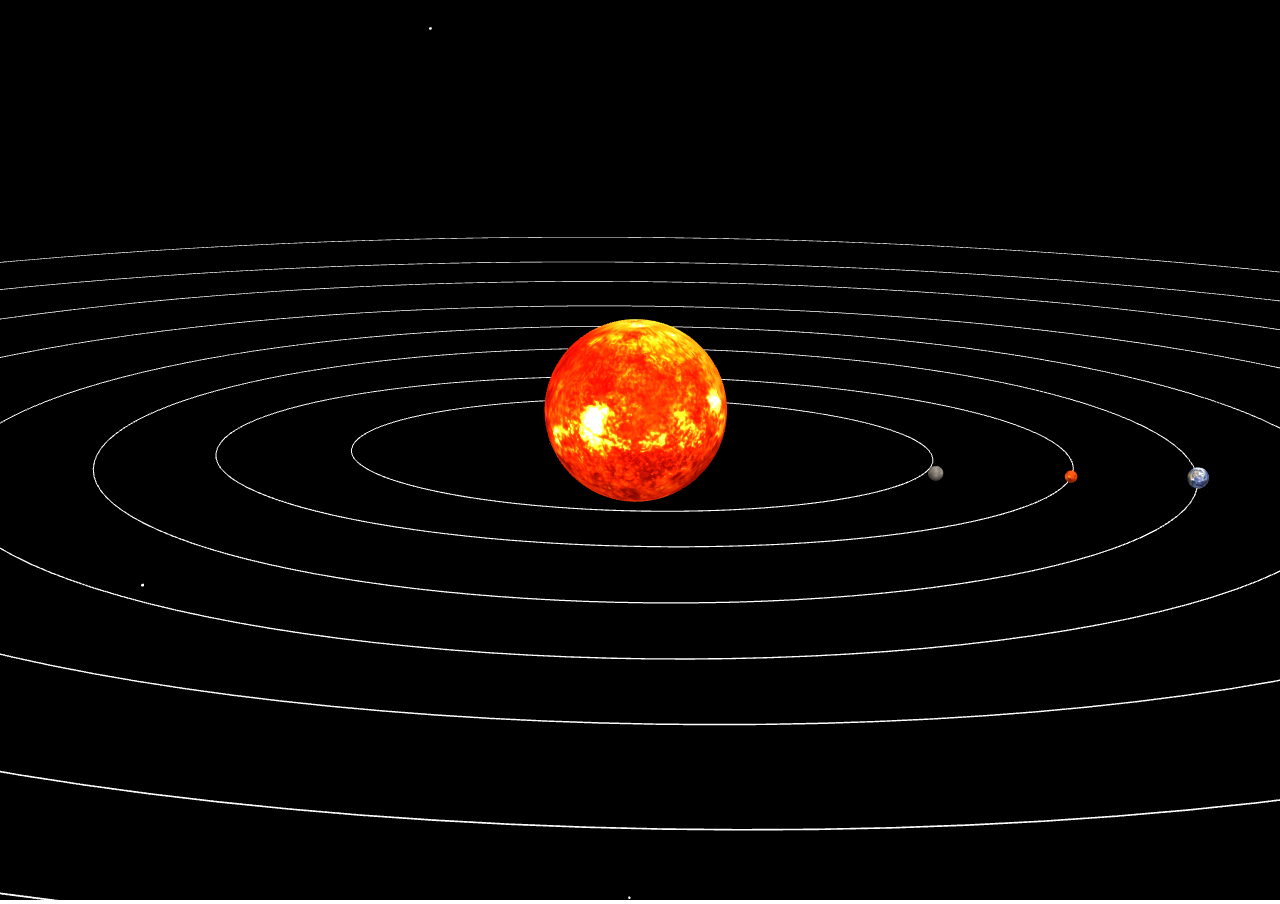
==== commit a9b0fcee: "rotasi evolusi" ====
--- a/solar-master/solar.html
+++ b/solar-master/solar.html
@@ -4,12 +4,7 @@
 		<title> Tugas Besar Solar System</title>
 		<meta charset="utf-8">
 		<meta name="viewport" content="width=device-width, user-scalable=no, minimum-scale=1.0, maximum-scale=1.0">
-		
-		<!-- Owl Carousel -->
-		<link type="text/css" rel="stylesheet" href="css/owl.carousel.css" />
-		<link type="text/css" rel="stylesheet" href="css/owl.theme.default.css" />
-				<!-- Custom stlylesheet -->
-		<link type="text/css" rel="stylesheet" href="css/style.css" />
+	
 
 		<style>
 		body { margin: 0; }
@@ -26,12 +21,7 @@
 			}
 	  </style>
 
-	  			<!-- jQuery Plugins -->
-	<script type="text/javascript" src="js/jquery.min.js"></script>
-	<script type="text/javascript" src="js/bootstrap.min.js"></script>
-	<script type="text/javascript" src="js/owl.carousel.min.js"></script>
-	<script type="text/javascript" src="js/jquery.magnific-popup.js"></script>
-	<script type="text/javascript" src="js/main.js"></script>
+
 	      <script src="js/three.min.js"></script>
 		  <script src="js/OrbitControls.js"></script>
 		  <script src="js/GLTFLoader.js"></script>
@@ -54,7 +44,7 @@
 	var stars=[];
 	var guic, controlConfig= {
 	freezState: false,
-	revolveSpeed: 24
+	revolveSpeed: 60
 	};
 
 
@@ -147,19 +137,6 @@
 			stars.push(sphere); 
 		}
 	}
-	// function animateStars() { 
-				
-	// 			// loop through each star
-	// 			for(var i=0; i<stars.length; i++) {
-	// 				star = stars[i]; 
-	// 				// and move it forward dependent on the mouseY position. 
-	// 				star.position.z +=  i/10;
-	// 				// if the particle is too close move it to the back
-	// 				if(star.position.z>2000) star.position.z-=3000; 
-					
-	// 			}
-			
-	// }
 
 	
 	
@@ -240,18 +217,18 @@
 	var moonorbit;		
 
 
-	loader.load( 'model/sun/sun.gltf', function ( gltf ) {           //   <<--------- Model Path
+	loader.load( 'model/sun/sun.gltf', function ( gltf ) {           
 	sun = gltf.scene;			
 	gltf.scene.scale.set( 18, 18, 18 );			   
-	gltf.scene.position.x = 0;				    //Position (x = right+ left-) 
-    gltf.scene.position.y = -2;				    //Position (y = up+, down-)
-	gltf.scene.position.z = -3;				    //Position (z = front +, back-)
+	gltf.scene.position.x = 0;				   
+    gltf.scene.position.y = -2;				    
+	gltf.scene.position.z = -3;				    
 	gltf.animations;
 	scene.add( gltf.scene );
 	planobj.push(sun);
 	});
 
-	loader.load( 'model/mercury/mercury.gltf', function ( gltf ) {           //   <<--------- Model Path
+	loader.load( 'model/mercury/mercury.gltf', function ( gltf ) {           
 	mercury = gltf.scene;			
 	gltf.scene.scale.set( 2, 2, 2 );			   
 	var pt = mercpath.getPoint( mt );
@@ -260,7 +237,7 @@
 	planobj.push(mercury);
 	});
 
-	loader.load( 'model/venus/venus.gltf', function ( gltf ) {           //   <<--------- Model Path
+	loader.load( 'model/venus/venus.gltf', function ( gltf ) {           
 	venus = gltf.scene;
 	gltf.scene.scale.set( 2, 2, 2 );			   
 	var pt = venpath.getPoint( vet );
@@ -269,7 +246,7 @@
 	planobj.push(venus);
 	});
 
-	loader.load( 'model/earth/earth.gltf', function ( gltf ) {           //   <<--------- Model Path
+	loader.load( 'model/earth/earth.gltf', function ( gltf ) {           
 	earth = gltf.scene;			
 	gltf.scene.scale.set( 2, 2, 2 );			   
 	var pt = earthpath.getPoint( eat );
@@ -279,7 +256,7 @@
 	planobj.push(earth);
 	});
 
-	loader.load( 'model/moon/moon.gltf', function ( gltf ) {           //   <<--------- Model Path
+	loader.load( 'model/moon/moon.gltf', function ( gltf ) {           
 	moon = gltf.scene;			
 	gltf.scene.scale.set( 1, 1, 1 );			   
 	var pt = moonpath.getPoint( eat );
@@ -287,7 +264,7 @@
 	scene.add( gltf.scene);
 	});
 	
-	loader.load( 'model/mars/mars.gltf', function ( gltf ) {           //   <<--------- Model Path
+	loader.load( 'model/mars/mars.gltf', function ( gltf ) {           
 	mars = gltf.scene;			
 	gltf.scene.scale.set( 2, 2, 2 );			   
 	var pt = marspath.getPoint( mat );
@@ -296,7 +273,7 @@
 	planobj.push(mars);
 	});
 
-	loader.load( 'model/jupiter/jupiter.gltf', function ( gltf ) {           //   <<--------- Model Path
+	loader.load( 'model/jupiter/jupiter.gltf', function ( gltf ) {           
 	jupiter = gltf.scene;			
 	gltf.scene.scale.set( 8, 8, 8 );			   
 	var pt = juppath.getPoint( jupt );
@@ -306,7 +283,7 @@
 	});
 
 	
-	loader.load( 'model/saturn/saturn.gltf', function ( gltf ) {           //   <<--------- Model Path
+	loader.load( 'model/saturn/saturn.gltf', function ( gltf ) {           
 	saturn = gltf.scene;			
 	gltf.scene.scale.set( 7, 7, 7 );			   
 	var pt = satpath.getPoint( satt );
@@ -315,7 +292,7 @@
 	planobj.push(saturn);
 	});
 
-	loader.load( 'model/uranus/uranus.gltf', function ( gltf ) {           //   <<--------- Model Path
+	loader.load( 'model/uranus/uranus.gltf', function ( gltf ) {           
 	uranus = gltf.scene;			
 	gltf.scene.scale.set( 3, 3, 3 );			   
 	var pt = urapath.getPoint( urat );
@@ -324,7 +301,7 @@
 	planobj.push(uranus);
 	});
 
-	loader.load( 'model/neptune/neptune.gltf', function ( gltf ) {           //   <<--------- Model Path
+	loader.load( 'model/neptune/neptune.gltf', function ( gltf ) {          
 	neptune = gltf.scene;			
 	gltf.scene.scale.set( 3, 3, 3 );			   
 	var pt = neppath.getPoint( nept );
@@ -334,31 +311,10 @@
 	});
 
 
-	// FPS stats
-	// stats = new Stats();
-	// document.body.appendChild( stats.dom );
-	// window.addEventListener( 'resize', onWindowResize, false );
 
 
 	document.addEventListener( 'mousedown', onDocumentMouseDown, false );
 	document.addEventListener( 'touchstart', onDocumentTouchStart, false );
-
-	// guic = new dat.GUI( { width: 350 } );
-
-
-	// Controls
-	// var controlGUI = guic.addFolder( "Controls" );
-	// // controlGUI.add(controlConfig.freezState,'Freeze State').listen();
-
-	// controlGUI.add( controlConfig, 'freezState' )
-	
-	// controlGUI.add( controlConfig, 'revolveSpeed', 1, 24 ).onChange( function() 
-	// {
-	// 	// sunLight.shadow.camera.near = shadowConfig.shadowCameraNear;
-	// 	// sunLight.shadow.camera.updateProjectionMatrix();
-	// 	// shadowCameraHelper.update();
-
-	// });
 
 
 
@@ -401,9 +357,8 @@
 	{
 	requestAnimationFrame( animate );
 	renderer.render( scene, camera );
-	//if (!guic.freezState) return;
-	animateStars();
-	// TO freeze Planet State
+
+
 
 	if(!controlConfig.freezState)
 		revolvePlanet();
@@ -414,7 +369,7 @@
 
 	function revolvePlanet(){
 		if (mercury)
-		{ 	mercury.rotation.y+=0.05;
+		{ 	mercury.rotation.y+=0.05; //rotasi
 			var pt = mercpath.getPoint( mt );
 			var tangent = mercpath.getTangent( mt ).normalize();
 			mercury.position.set(pt.x,pt.y,pt.z);
@@ -422,11 +377,11 @@
 			axis.crossVectors( up, tangent ).normalize();
 			// calcluate the angle between the up vector and the tangent
 			var radians = Math.acos( up.dot( tangent ) );
-			mt = (mt >= 1) ? 0 : mt += (0.005/controlConfig.revolveSpeed);
+			mt = (mt >= 1) ? 0 : mt += 0.1/controlConfig.revolveSpeed;	//revolusi
 		}
 		if (venus) 
 		{	
-			venus.rotation.y+=0.04;
+			venus.rotation.y+=0.015;
 			var pt = venpath.getPoint( vet );
 			var tangent = venpath.getTangent( vet ).normalize();
 			venus.position.set(pt.x,pt.y,pt.z);
@@ -434,10 +389,10 @@
 			axis.crossVectors( up, tangent ).normalize();
 			// calcluate the angle between the up vector and the tangent
 			var radians = Math.acos( up.dot( tangent ) );
-			vet = (vet >= 1) ? 0 : vet += 0.001/controlConfig.revolveSpeed;
+			vet = (vet >= 1) ? 0 : vet += 0.075/controlConfig.revolveSpeed;
 		}
 		if (earth)
-		{ 	earth.rotation.y+=0.02;
+		{ 	earth.rotation.y+=0.2;
 			var pt = earthpath.getPoint( eat );
 			var tangent = earthpath.getTangent( eat ).normalize();
 			earth.position.set(pt.x,pt.y,pt.z);
@@ -445,10 +400,10 @@
 			axis.crossVectors( up, tangent ).normalize();
 			// calcluate the angle between the up vector and the tangent
 			var radians = Math.acos( up.dot( tangent ) );	
-			eat = (eat >= 1) ? 0 : eat += 0.0003/controlConfig.revolveSpeed;
+			eat = (eat >= 1) ? 0 : eat += 0.02/controlConfig.revolveSpeed;
 		}
 		if (moon)
-		{ 	moon.rotation.y+=0.02;
+		{ 	moon.rotation.y+=0.000002;
 			var pt = earthpath.getPoint( eat );
 			var tangent = earthpath.getTangent( eat ).normalize();
 			moon.position.set(pt.x+2,pt.y+2,pt.z);
@@ -456,10 +411,10 @@
 			axis.crossVectors( up, tangent ).normalize();
 			// calcluate the angle between the up vector and the tangent
 			var radians = Math.acos( up.dot( tangent ) );	
-			eat = (eat >= 1) ? 0 : eat += 0.0003/controlConfig.revolveSpeed;
+			eat = (eat >= 1) ? 0 : eat += 0.05/controlConfig.revolveSpeed;
 		}
 		if (mars) 
-		{	//mars.rotation.z+=0.02;
+		{	mars.rotation.y+=0.2;
 			var pt = marspath.getPoint( mat );
 			var tangent = marspath.getTangent( mat );
 			mars.position.set(pt.x,pt.y,pt.z);
@@ -467,10 +422,10 @@
 			axis.crossVectors( up, tangent ).normalize();
 			// calcluate the angle between the up vector and the tangent
 			var radians = Math.acos( up.dot( tangent ) );
-			mat = (mat >= 1) ? 0 : mat += 0.0001/controlConfig.revolveSpeed;
+			mat = (mat >= 1) ? 0 : mat += 0.055/controlConfig.revolveSpeed;
 		}
 		if (jupiter) 
-		{	jupiter.rotation.y+=0.004;
+		{	jupiter.rotation.y+=0.2;
 			var pt = juppath.getPoint( jupt );
 			var tangent = juppath.getTangent( jupt ).normalize();
 			jupiter.position.set(pt.x,pt.y,pt.z);
@@ -478,10 +433,10 @@
 			axis.crossVectors( up, tangent ).normalize();
 			// calcluate the angle between the up vector and the tangent
 			var radians = Math.acos( up.dot( tangent ) );
-			jupt = (jupt >= 1) ? 0 : jupt += 0.00006/controlConfig.revolveSpeed;
+			jupt = (jupt >= 1) ? 0 : jupt += 0.003/controlConfig.revolveSpeed;
 		}
 		if (saturn) 
-		{	saturn.rotation.y+=0.009;
+		{	saturn.rotation.y+=0.4;
 			var pt = satpath.getPoint( satt );
 			var tangent = satpath.getTangent( satt ).normalize();
 			saturn.position.set(pt.x,pt.y,pt.z);
@@ -489,10 +444,10 @@
 			axis.crossVectors( up, tangent ).normalize();
 			// calcluate the angle between the up vector and the tangent
 			var radians = Math.acos( up.dot( tangent ) );
-			satt = (satt >= 1) ? 0 : satt += 0.00003/controlConfig.revolveSpeed;
+			satt = (satt >= 1) ? 0 : satt += 0.0003/controlConfig.revolveSpeed;
 		}
 		if (uranus) 
-		{	uranus.rotation.y+=0.0004;
+		{	uranus.rotation.y+=0.18;
 			var pt = urapath.getPoint( urat );
 			var tangent = urapath.getTangent( urat ).normalize();
 			uranus.position.set(pt.x,pt.y,pt.z);
@@ -500,10 +455,10 @@
 			axis.crossVectors( up, tangent ).normalize();
 			// calcluate the angle between the up vector and the tangent
 			var radians = Math.acos( up.dot( tangent ) );
-			urat = (urat >= 1) ? 0 : urat += 0.000009/controlConfig.revolveSpeed;
+			urat = (urat >= 1) ? 0 : urat += 0.0001/controlConfig.revolveSpeed;
 		}
 		if (neptune) 
-		{	neptune.rotation.y+=0.0004;
+		{	neptune.rotation.y+=0.14;
 			var pt = neppath.getPoint( nept );
 			var tangent = neppath.getTangent( nept ).normalize();
 			neptune.position.set(pt.x,pt.y,pt.z);
@@ -511,7 +466,7 @@
 			axis.crossVectors( up, tangent ).normalize();
 			// calcluate the angle between the up vector and the tangent
 			var radians = Math.acos( up.dot( tangent ) );
-			nept = (nept >= 1) ? 0 : nept += 0.0000009/controlConfig.revolveSpeed;
+			nept = (nept >= 1) ? 0 : nept += 0.00009/controlConfig.revolveSpeed;
 		}
 		
 
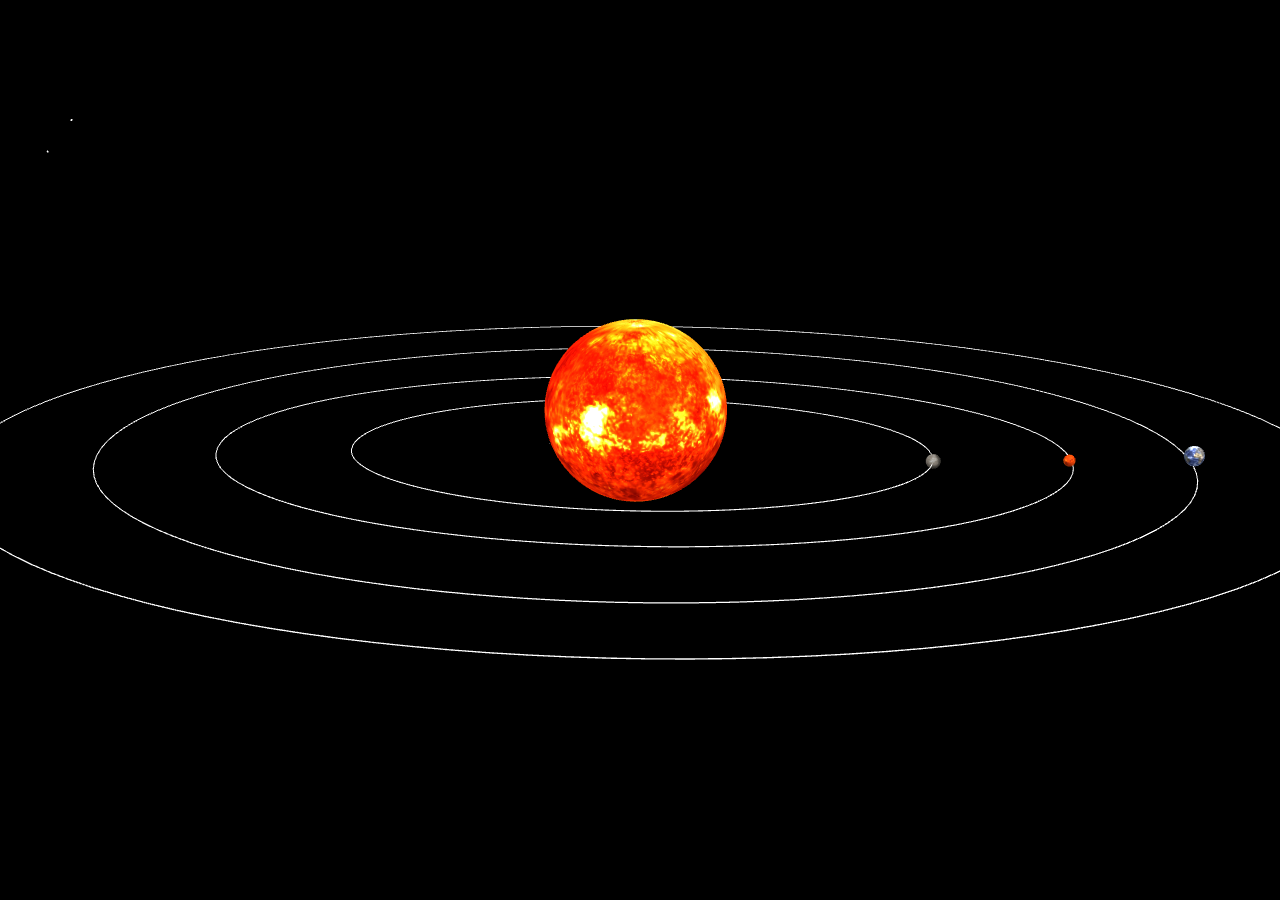
==== commit 0a7099ff: "Update solar.html" ====
--- a/solar-master/solar.html
+++ b/solar-master/solar.html
@@ -1,10 +1,15 @@
 <!DOCTYPE html>
  <html>
     <head>		
-		<title> Tugas Besar Solar System</title>
+		<title>Solar System</title>
 		<meta charset="utf-8">
 		<meta name="viewport" content="width=device-width, user-scalable=no, minimum-scale=1.0, maximum-scale=1.0">
-	
+		
+		<!-- Owl Carousel -->
+		<link type="text/css" rel="stylesheet" href="css/owl.carousel.css" />
+		<link type="text/css" rel="stylesheet" href="css/owl.theme.default.css" />
+				<!-- Custom stlylesheet -->
+		<link type="text/css" rel="stylesheet" href="css/style.css" />
 
 		<style>
 		body { margin: 0; }
@@ -21,7 +26,12 @@
 			}
 	  </style>
 
-
+	  			<!-- jQuery Plugins -->
+	<script type="text/javascript" src="js/jquery.min.js"></script>
+	<script type="text/javascript" src="js/bootstrap.min.js"></script>
+	<script type="text/javascript" src="js/owl.carousel.min.js"></script>
+	<script type="text/javascript" src="js/jquery.magnific-popup.js"></script>
+	<script type="text/javascript" src="js/main.js"></script>
 	      <script src="js/three.min.js"></script>
 		  <script src="js/OrbitControls.js"></script>
 		  <script src="js/GLTFLoader.js"></script>
@@ -44,7 +54,7 @@
 	var stars=[];
 	var guic, controlConfig= {
 	freezState: false,
-	revolveSpeed: 60
+	revolveSpeed: 24
 	};
 
 
@@ -137,6 +147,19 @@
 			stars.push(sphere); 
 		}
 	}
+	// function animateStars() { 
+				
+	// 			// loop through each star
+	// 			for(var i=0; i<stars.length; i++) {
+	// 				star = stars[i]; 
+	// 				// and move it forward dependent on the mouseY position. 
+	// 				star.position.z +=  i/10;
+	// 				// if the particle is too close move it to the back
+	// 				if(star.position.z>2000) star.position.z-=3000; 
+					
+	// 			}
+			
+	// }
 
 	
 	
@@ -184,30 +207,30 @@
 	mesh = new THREE.Mesh( marsgeometry, material );
 	scene.add( mesh );
 	pathobj.push(mesh);
-	// Jupiter Orbit
-	juppath = new Ellipse( 46, 34 );
-    var jupgeometry = new THREE.TubeBufferGeometry( juppath, pathSegments, tubeRadius, radiusSegments, closed );
-	mesh = new THREE.Mesh( jupgeometry, material );
-	scene.add( mesh );
-	pathobj.push(mesh);
-	// Saturn Orbit
-	satpath = new Ellipse( 57, 42 );
-    var satgeometry = new THREE.TubeBufferGeometry( satpath, pathSegments, tubeRadius, radiusSegments, closed );
-	mesh = new THREE.Mesh( satgeometry, material );
-	scene.add( mesh );
-	pathobj.push(mesh);
-	// Uranus Orbit
-	urapath = new Ellipse( 69, 49 );
-    var urageometry = new THREE.TubeBufferGeometry( urapath, pathSegments, tubeRadius, radiusSegments, closed );
-	mesh = new THREE.Mesh( urageometry, material );
-	scene.add( mesh );
-	pathobj.push(mesh);
-	// Neptune Orbit
-	neppath = new Ellipse( 79, 59 );
-    var nepgeometry = new THREE.TubeBufferGeometry( neppath, pathSegments, tubeRadius, radiusSegments, closed );
-	mesh = new THREE.Mesh( nepgeometry, material );
-	scene.add( mesh );
-	pathobj.push(mesh);
+	//Jupiter Orbit
+	// juppath = new Ellipse( 46, 34 );
+    // var jupgeometry = new THREE.TubeBufferGeometry( juppath, pathSegments, tubeRadius, radiusSegments, closed );
+	// mesh = new THREE.Mesh( jupgeometry, material );
+	// scene.add( mesh );
+	// pathobj.push(mesh);
+	// // Saturn Orbit
+	// satpath = new Ellipse( 57, 42 );
+    // var satgeometry = new THREE.TubeBufferGeometry( satpath, pathSegments, tubeRadius, radiusSegments, closed );
+	// mesh = new THREE.Mesh( satgeometry, material );
+	// scene.add( mesh );
+	// pathobj.push(mesh);
+	// // Uranus Orbit
+	// urapath = new Ellipse( 69, 49 );
+    // var urageometry = new THREE.TubeBufferGeometry( urapath, pathSegments, tubeRadius, radiusSegments, closed );
+	// mesh = new THREE.Mesh( urageometry, material );
+	// scene.add( mesh );
+	// pathobj.push(mesh);
+	// // Neptune Orbit
+	// neppath = new Ellipse( 79, 59 );
+    // var nepgeometry = new THREE.TubeBufferGeometry( neppath, pathSegments, tubeRadius, radiusSegments, closed );
+	// mesh = new THREE.Mesh( nepgeometry, material );
+	// scene.add( mesh );
+	// pathobj.push(mesh);
 	
  	// glTf 2.0 Loader
 	var loader = new THREE.GLTFLoader();
@@ -217,18 +240,18 @@
 	var moonorbit;		
 
 
-	loader.load( 'model/sun/sun.gltf', function ( gltf ) {           
+	loader.load( 'model/sun/sun.gltf', function ( gltf ) {           //   <<--------- Model Path
 	sun = gltf.scene;			
 	gltf.scene.scale.set( 18, 18, 18 );			   
-	gltf.scene.position.x = 0;				   
-    gltf.scene.position.y = -2;				    
-	gltf.scene.position.z = -3;				    
-	gltf.animations;
+	gltf.scene.position.x = 0;				    //Position (x = right+ left-) 
+    gltf.scene.position.y = -2;				    //Position (y = up+, down-)
+	gltf.scene.position.z = -3;				    //Position (z = front +, back-)
+	//gltf.animations;
 	scene.add( gltf.scene );
 	planobj.push(sun);
 	});
 
-	loader.load( 'model/mercury/mercury.gltf', function ( gltf ) {           
+	loader.load( 'model/mercury/mercury.gltf', function ( gltf ) {           //   <<--------- Model Path
 	mercury = gltf.scene;			
 	gltf.scene.scale.set( 2, 2, 2 );			   
 	var pt = mercpath.getPoint( mt );
@@ -237,7 +260,7 @@
 	planobj.push(mercury);
 	});
 
-	loader.load( 'model/venus/venus.gltf', function ( gltf ) {           
+	loader.load( 'model/venus/venus.gltf', function ( gltf ) {           //   <<--------- Model Path
 	venus = gltf.scene;
 	gltf.scene.scale.set( 2, 2, 2 );			   
 	var pt = venpath.getPoint( vet );
@@ -246,7 +269,7 @@
 	planobj.push(venus);
 	});
 
-	loader.load( 'model/earth/earth.gltf', function ( gltf ) {           
+	loader.load( 'model/earth/earth.gltf', function ( gltf ) {           //   <<--------- Model Path
 	earth = gltf.scene;			
 	gltf.scene.scale.set( 2, 2, 2 );			   
 	var pt = earthpath.getPoint( eat );
@@ -256,15 +279,15 @@
 	planobj.push(earth);
 	});
 
-	loader.load( 'model/moon/moon.gltf', function ( gltf ) {           
+	/*loader.load( 'model/moon/moon.gltf', function ( gltf ) {           //   <<--------- Model Path
 	moon = gltf.scene;			
 	gltf.scene.scale.set( 1, 1, 1 );			   
-	var pt = moonpath.getPoint( eat );
+	//var pt = moonpath.getPoint( eat );
 	gltf.scene.position.set(moonorbit.x+2,moonorbit.y+2,moonorbit.z);
 	scene.add( gltf.scene);
 	});
-	
-	loader.load( 'model/mars/mars.gltf', function ( gltf ) {           
+	*/
+	loader.load( 'model/mars/mars.gltf', function ( gltf ) {           //   <<--------- Model Path
 	mars = gltf.scene;			
 	gltf.scene.scale.set( 2, 2, 2 );			   
 	var pt = marspath.getPoint( mat );
@@ -273,7 +296,7 @@
 	planobj.push(mars);
 	});
 
-	loader.load( 'model/jupiter/jupiter.gltf', function ( gltf ) {           
+	loader.load( 'model/jupiter/jupiter.gltf', function ( gltf ) {           //   <<--------- Model Path
 	jupiter = gltf.scene;			
 	gltf.scene.scale.set( 8, 8, 8 );			   
 	var pt = juppath.getPoint( jupt );
@@ -283,7 +306,7 @@
 	});
 
 	
-	loader.load( 'model/saturn/saturn.gltf', function ( gltf ) {           
+	loader.load( 'model/saturn/saturn.gltf', function ( gltf ) {           //   <<--------- Model Path
 	saturn = gltf.scene;			
 	gltf.scene.scale.set( 7, 7, 7 );			   
 	var pt = satpath.getPoint( satt );
@@ -292,7 +315,7 @@
 	planobj.push(saturn);
 	});
 
-	loader.load( 'model/uranus/uranus.gltf', function ( gltf ) {           
+	loader.load( 'model/uranus/uranus.gltf', function ( gltf ) {           //   <<--------- Model Path
 	uranus = gltf.scene;			
 	gltf.scene.scale.set( 3, 3, 3 );			   
 	var pt = urapath.getPoint( urat );
@@ -301,7 +324,7 @@
 	planobj.push(uranus);
 	});
 
-	loader.load( 'model/neptune/neptune.gltf', function ( gltf ) {          
+	loader.load( 'model/neptune/neptune.gltf', function ( gltf ) {           //   <<--------- Model Path
 	neptune = gltf.scene;			
 	gltf.scene.scale.set( 3, 3, 3 );			   
 	var pt = neppath.getPoint( nept );
@@ -311,10 +334,31 @@
 	});
 
 
+	// FPS stats
+	// stats = new Stats();
+	// document.body.appendChild( stats.dom );
+	// window.addEventListener( 'resize', onWindowResize, false );
 
 
 	document.addEventListener( 'mousedown', onDocumentMouseDown, false );
 	document.addEventListener( 'touchstart', onDocumentTouchStart, false );
+
+	// guic = new dat.GUI( { width: 350 } );
+
+
+	// // Controls
+	// var controlGUI = guic.addFolder( "Controls" );
+	// //controlGUI.add(controlConfig.freezState,'Freeze State').listen();
+
+	// controlGUI.add( controlConfig, 'freezState' )
+	
+	// controlGUI.add( controlConfig, 'revolveSpeed', 1, 24 ).onChange( function() 
+	// {
+	// 	//sunLight.shadow.camera.near = shadowConfig.shadowCameraNear;
+	// 	//sunLight.shadow.camera.updateProjectionMatrix();
+	// 	//shadowCameraHelper.update();
+
+	// });
 
 
 
@@ -323,7 +367,7 @@
 	camera.aspect = window.innerWidth / window.innerHeight;
 	camera.updateProjectionMatrix();
 	renderer.setSize( window.innerWidth, window.innerHeight );
-	controls.handleResize();
+	//controls.handleResize();
 	}
 	
 	function onDocumentTouchStart( event ) {
@@ -357,8 +401,9 @@
 	{
 	requestAnimationFrame( animate );
 	renderer.render( scene, camera );
-
-
+	//if (!guic.freezState) return;
+	animateStars();
+	// TO freeze Planet State
 
 	if(!controlConfig.freezState)
 		revolvePlanet();
@@ -369,7 +414,7 @@
 
 	function revolvePlanet(){
 		if (mercury)
-		{ 	mercury.rotation.y+=0.05; //rotasi
+		{ 	//mercury.rotation.y+=0.05;
 			var pt = mercpath.getPoint( mt );
 			var tangent = mercpath.getTangent( mt ).normalize();
 			mercury.position.set(pt.x,pt.y,pt.z);
@@ -377,11 +422,11 @@
 			axis.crossVectors( up, tangent ).normalize();
 			// calcluate the angle between the up vector and the tangent
 			var radians = Math.acos( up.dot( tangent ) );
-			mt = (mt >= 1) ? 0 : mt += 0.1/controlConfig.revolveSpeed;	//revolusi
+			mt = (mt >= 1) ? 0 : mt += (0.005/controlConfig.revolveSpeed);
 		}
 		if (venus) 
 		{	
-			venus.rotation.y+=0.015;
+			//venus.rotation.y+=0.04;
 			var pt = venpath.getPoint( vet );
 			var tangent = venpath.getTangent( vet ).normalize();
 			venus.position.set(pt.x,pt.y,pt.z);
@@ -389,10 +434,10 @@
 			axis.crossVectors( up, tangent ).normalize();
 			// calcluate the angle between the up vector and the tangent
 			var radians = Math.acos( up.dot( tangent ) );
-			vet = (vet >= 1) ? 0 : vet += 0.075/controlConfig.revolveSpeed;
+			vet = (vet >= 1) ? 0 : vet += 0.001/controlConfig.revolveSpeed;
 		}
 		if (earth)
-		{ 	earth.rotation.y+=0.2;
+		{ 	earth.rotation.y+=0.02;
 			var pt = earthpath.getPoint( eat );
 			var tangent = earthpath.getTangent( eat ).normalize();
 			earth.position.set(pt.x,pt.y,pt.z);
@@ -400,10 +445,10 @@
 			axis.crossVectors( up, tangent ).normalize();
 			// calcluate the angle between the up vector and the tangent
 			var radians = Math.acos( up.dot( tangent ) );	
-			eat = (eat >= 1) ? 0 : eat += 0.02/controlConfig.revolveSpeed;
+			eat = (eat >= 1) ? 0 : eat += 0.0003/controlConfig.revolveSpeed;
 		}
 		if (moon)
-		{ 	moon.rotation.y+=0.000002;
+		{ 	moon.rotation.y+=0.02;
 			var pt = earthpath.getPoint( eat );
 			var tangent = earthpath.getTangent( eat ).normalize();
 			moon.position.set(pt.x+2,pt.y+2,pt.z);
@@ -411,10 +456,10 @@
 			axis.crossVectors( up, tangent ).normalize();
 			// calcluate the angle between the up vector and the tangent
 			var radians = Math.acos( up.dot( tangent ) );	
-			eat = (eat >= 1) ? 0 : eat += 0.05/controlConfig.revolveSpeed;
+			eat = (eat >= 1) ? 0 : eat += 0.0003/controlConfig.revolveSpeed;
 		}
 		if (mars) 
-		{	mars.rotation.y+=0.2;
+		{	//mars.rotation.z+=0.02;
 			var pt = marspath.getPoint( mat );
 			var tangent = marspath.getTangent( mat );
 			mars.position.set(pt.x,pt.y,pt.z);
@@ -422,10 +467,10 @@
 			axis.crossVectors( up, tangent ).normalize();
 			// calcluate the angle between the up vector and the tangent
 			var radians = Math.acos( up.dot( tangent ) );
-			mat = (mat >= 1) ? 0 : mat += 0.055/controlConfig.revolveSpeed;
+			mat = (mat >= 1) ? 0 : mat += 0.0001/controlConfig.revolveSpeed;
 		}
 		if (jupiter) 
-		{	jupiter.rotation.y+=0.2;
+		{	jupiter.rotation.y+=0.004;
 			var pt = juppath.getPoint( jupt );
 			var tangent = juppath.getTangent( jupt ).normalize();
 			jupiter.position.set(pt.x,pt.y,pt.z);
@@ -433,10 +478,10 @@
 			axis.crossVectors( up, tangent ).normalize();
 			// calcluate the angle between the up vector and the tangent
 			var radians = Math.acos( up.dot( tangent ) );
-			jupt = (jupt >= 1) ? 0 : jupt += 0.003/controlConfig.revolveSpeed;
+			jupt = (jupt >= 1) ? 0 : jupt += 0.00006/controlConfig.revolveSpeed;
 		}
 		if (saturn) 
-		{	saturn.rotation.y+=0.4;
+		{	saturn.rotation.y+=0.009;
 			var pt = satpath.getPoint( satt );
 			var tangent = satpath.getTangent( satt ).normalize();
 			saturn.position.set(pt.x,pt.y,pt.z);
@@ -444,10 +489,10 @@
 			axis.crossVectors( up, tangent ).normalize();
 			// calcluate the angle between the up vector and the tangent
 			var radians = Math.acos( up.dot( tangent ) );
-			satt = (satt >= 1) ? 0 : satt += 0.0003/controlConfig.revolveSpeed;
+			satt = (satt >= 1) ? 0 : satt += 0.00003/controlConfig.revolveSpeed;
 		}
 		if (uranus) 
-		{	uranus.rotation.y+=0.18;
+		{	uranus.rotation.y+=0.0004;
 			var pt = urapath.getPoint( urat );
 			var tangent = urapath.getTangent( urat ).normalize();
 			uranus.position.set(pt.x,pt.y,pt.z);
@@ -455,10 +500,10 @@
 			axis.crossVectors( up, tangent ).normalize();
 			// calcluate the angle between the up vector and the tangent
 			var radians = Math.acos( up.dot( tangent ) );
-			urat = (urat >= 1) ? 0 : urat += 0.0001/controlConfig.revolveSpeed;
+			urat = (urat >= 1) ? 0 : urat += 0.000009/controlConfig.revolveSpeed;
 		}
 		if (neptune) 
-		{	neptune.rotation.y+=0.14;
+		{	neptune.rotation.y+=0.0004;
 			var pt = neppath.getPoint( nept );
 			var tangent = neppath.getTangent( nept ).normalize();
 			neptune.position.set(pt.x,pt.y,pt.z);
@@ -466,7 +511,7 @@
 			axis.crossVectors( up, tangent ).normalize();
 			// calcluate the angle between the up vector and the tangent
 			var radians = Math.acos( up.dot( tangent ) );
-			nept = (nept >= 1) ? 0 : nept += 0.00009/controlConfig.revolveSpeed;
+			nept = (nept >= 1) ? 0 : nept += 0.0000009/controlConfig.revolveSpeed;
 		}
 		
 
--- a/solar-master/css/style.css
+++ b/solar-master/css/style.css
@@ -0,0 +1,1661 @@
+/*
+Theme Name:
+Author: yaminncco
+
+Colors:
+	Body 		  : #868F9B
+	Headers 	: #10161A
+	Primary 	: #6195FF
+	Dark      : #FCFCFF
+	Grey 		  : #F4F4F4 #FAFAFA #EEE
+
+Fonts: Montserrat Varela Round
+
+Table OF Contents
+------------------------------------
+1 > General
+2 > Logo
+3 > Navigation
+4 > Header
+5 > About
+6 > Portfolio
+7 > Services
+8 >  Why choose us
+9 >  Numbers
+10 > Pricing
+11 > Testimonial
+12 > Team
+13 > Blog
+14 > Blog post
+15 > Blog sidebar
+16 > Contact
+17 > Footer
+18 > Responsive
+19 > Owl theme
+20 > Back to top
+21 > Preloader
+
+------------------------------------*/
+
+/*------------------------------------*\
+	General
+\*------------------------------------*/
+
+
+/* -- typography -- */
+
+body {
+    font-family: 'Varela Round', sans-serif;
+    font-size: 16px;
+    line-height: 1.6;
+    overflow-x: hidden;
+    color: #868F9B;
+}
+
+h1, h2, h3, h4, h5, h6 {
+    font-family: 'Montserrat', sans-serif;
+    font-weight: 700;
+    margin-top: 0px;
+    margin-bottom: 20px;
+    color: #10161A;
+}
+
+h1 {
+    font-size: 54px;
+}
+
+h2 {
+    font-size: 36px;
+}
+
+h3 {
+    font-size: 21px;
+}
+
+h4 {
+    font-size: 18px;
+}
+
+h5 {
+    font-size: 16px;
+}
+
+a {
+    color: #6195FF;
+    text-decoration: none;
+    -webkit-transition: 0.2s opacity;
+    transition: 0.2s opacity;
+}
+
+a:hover, a:focus {
+    text-decoration: none;
+    outline: none;
+    opacity: 0.8;
+    color: #6195FF;
+}
+
+.main-color {
+    color: #6195FF;
+}
+
+.white-text {
+    color: #FFF;
+}
+
+::-moz-selection {
+    background-color: #6195FF;
+    color: #FFF;
+}
+
+::selection {
+    background-color: #6195FF;
+    color: #FFF;
+}
+
+ul, ol {
+    margin: 0;
+    padding: 0;
+    list-style: none
+}
+
+/* -- section  -- */
+
+.section {
+    position: relative;
+}
+
+.md-padding {
+    padding-top: 120px;
+    padding-bottom: 120px;
+}
+
+.sm-padding {
+    padding-top: 60px;
+    padding-bottom: 60px;
+}
+
+
+/* --  background section  -- */
+
+.bg-grey {
+    background-color: #FAFAFA;
+    border-top: 1px solid #EEE;
+    border-bottom: 1px solid #EEE;
+}
+
+.bg-dark {
+    background-color: #1C1D21;
+}
+
+
+/* --  background image section  -- */
+
+.bg-img {
+    position: absolute;
+    left: 0;
+    top: 0;
+    right: 0;
+    bottom: 0;
+    z-index: -1;
+    background-position: center;
+    background-size: cover;
+    background-attachment: fixed;
+}
+
+.bg-img .overlay {
+    position: absolute;
+    left: 0;
+    top: 0;
+    right: 0;
+    bottom: 0;
+    opacity: 0.6;
+    background: #1C1D21;
+}
+
+
+/* --  section header  -- */
+
+.section-header {
+    position: relative;
+    margin-bottom: 60px;
+}
+
+.section-header .title {
+    text-transform: capitalize;
+}
+
+.title:after {
+    content:"";
+  	display:block;
+  	height:4px;
+  	width:40px;
+  	background-color: #6195FF;
+    margin-top: 20px;
+}
+
+.text-center .title:after {
+    margin: 20px auto 0px;
+}
+
+
+/* --  Buttons  -- */
+
+.main-btn, .white-btn, .outline-btn {
+    display: inline-block;
+    padding: 10px 35px;
+    margin: 3px;
+    border: 2px solid transparent;
+    border-radius: 3px;
+    -webkit-transition: 0.2s opacity;
+    transition: 0.2s opacity;
+}
+
+.main-btn {
+    background: #6195FF;
+    color: #FFF;
+}
+
+.white-btn {
+    background: #FFF;
+    color: #10161A !important;
+}
+
+.outline-btn {
+    background: transparent;
+    color: #6195FF !important;
+    border-color: #6195FF;
+}
+
+.main-btn:hover, .white-btn:hover, .outline-btn:hover {
+    opacity: 0.8;
+}
+
+
+/* -- default nav -- */
+
+@media only screen and (min-width: 768px) {
+    .main-nav li {
+        padding: 0px 15px;
+    }
+    .main-nav li a {
+        font-size: 14px;
+        -webkit-transition: 0.2s color;
+        transition: 0.2s color;
+    }
+    .main-nav>li>a {
+        color: #10161A;
+        padding: 15px 0px;
+    }
+    #nav.nav-transparent:not(.fixed-nav) .main-nav>li>a {
+        color: #fff;
+    }
+    .main-nav>li>a:hover, .main-nav>li>a:focus, .main-nav>li.active>a {
+        background: transparent;
+        color: #6195FF;
+    }
+    .main-nav>li>a:after {
+        content: "";
+        display: block;
+        background-color: #6195FF;
+        height: 2px;
+        width: 0%;
+        -webkit-transition: 0.2s width;
+        transition: 0.2s width;
+    }
+    .main-nav>li>a:hover:after, .main-nav>li.active>a:after {
+        width: 100%;
+    }
+    /* dropdown */
+    .has-dropdown {
+        position: relative;
+    }
+    .has-dropdown>a:before {
+        font-family: 'FontAwesome';
+        content: "\f054";
+        font-size: 6px;
+        margin-left: 6px;
+        float: right;
+        -webkit-transform: rotate(90deg);
+        -ms-transform: rotate(90deg);
+        transform: rotate(90deg);
+        -webkit-transition: 0.2s transform;
+        transition: 0.2s transform;
+    }
+    .dropdown {
+        position: absolute;
+        right: -50%;
+        top: 0;
+        background-color: #6195FF;
+        width: 200px;
+        -webkit-box-shadow: 0px 5px 5px -5px rgba(53, 64, 82, 0.2);
+        box-shadow: 0px 5px 5px -5px rgba(53, 64, 82, 0.2);
+        -webkit-transform: translateY(15px) translateX(50%);
+        -ms-transform: translateY(15px) translateX(50%);
+        transform: translateY(15px) translateX(50%);
+        opacity: 0;
+        visibility: hidden;
+        -webkit-transition: 0.2s all;
+        transition: 0.2s all;
+    }
+    .main-nav>.has-dropdown>.dropdown {
+        top: 100%;
+        right: 50%;
+    }
+    .main-nav>.has-dropdown>.dropdown .dropdown.dropdown-left {
+        right: 150%;
+    }
+    .dropdown li a {
+        display: block;
+        color: #FFF;
+        border-top: 1px solid rgba(250, 250, 250, 0.1);
+        padding: 10px 0px;
+    }
+    .dropdown li:nth-child(1) a {
+        border-top: none;
+    }
+    .has-dropdown:hover>.dropdown {
+        opacity: 1;
+        visibility: visible;
+        -webkit-transform: translateY(0px) translateX(50%);
+        -ms-transform: translateY(0px) translateX(50%);
+        transform: translateY(0px) translateX(50%);
+    }
+    .has-dropdown:hover>a:before {
+        -webkit-transform: rotate(0deg);
+        -ms-transform: rotate(0deg);
+        transform: rotate(0deg);
+    }
+    .nav-collapse {
+        display: none;
+    }
+}
+
+
+/* -- mobile nav -- */
+
+@media only screen and (max-width: 767px) {
+    #nav {
+        padding: 0px 0px;
+    }
+    #nav.nav-transparent {
+        background: #FFF;
+    }
+    .main-nav {
+        position: fixed;
+        right: 0;
+        height: calc(100vh - 80px);
+        -webkit-box-shadow: 0px 80px 0px 0px #1C1D21;
+        box-shadow: 0px 80px 0px 0px #1C1D21;
+        max-width: 250px;
+        width: 0%;
+        -webkit-transform: translateX(100%);
+        -ms-transform: translateX(100%);
+        transform: translateX(100%);
+        margin: 0;
+        overflow-y: auto;
+        background: #1C1D21;
+        -webkit-transition: 0.2s all;
+        transition: 0.2s all;
+    }
+    #nav.open .main-nav {
+        -webkit-transform: translateX(0%);
+        -ms-transform: translateX(0%);
+        transform: translateX(0%);
+        width: 100%;
+    }
+    .main-nav li {
+        border-top: 1px solid rgba(250, 250, 250, 0.1);
+    }
+    .main-nav li a {
+        display: block;
+        color: #FFF;
+        -webkit-transition: 0.2s all;
+        transition: 0.2s all;
+    }
+    .main-nav>li.active {
+        border-left: 6px solid #6195FF;
+    }
+    .main-nav li a:hover, .main-nav li a:focus {
+        background-color: #6195FF;
+        color: #FFF;
+        opacity: 1;
+    }
+    .has-dropdown>a:after {
+        content: "\f054";
+        font-family: 'FontAwesome';
+        float: right;
+        -webkit-transition: 0.2s -webkit-transform;
+        transition: 0.2s -webkit-transform;
+        transition: 0.2s transform;
+        transition: 0.2s transform, 0.2s -webkit-transform;
+    }
+    .dropdown {
+        opacity: 0;
+        visibility: hidden;
+        height: 0;
+        background: rgba(250, 250, 250, 0.1);
+    }
+    .dropdown li a {
+        padding: 6px 10px;
+    }
+    .has-dropdown.open-drop>a:after {
+        -webkit-transform: rotate(90deg);
+        -ms-transform: rotate(90deg);
+        transform: rotate(90deg);
+    }
+    .has-dropdown.open-drop>.dropdown {
+        opacity: 1;
+        visibility: visible;
+        height: auto;
+        -webkit-transition: 0.2s all;
+        transition: 0.2s all;
+    }
+}
+
+
+/* -- nav btn collapse -- */
+
+.nav-collapse {
+    position: relative;
+    float: right;
+    width: 40px;
+    height: 40px;
+    margin-top: 5px;
+    margin-right: 5px;
+    cursor: pointer;
+    z-index: 99999;
+}
+
+.nav-collapse span {
+    display: block;
+    -webkit-transform: translate(-50%, -50%);
+    -ms-transform: translate(-50%, -50%);
+    transform: translate(-50%, -50%);
+    position: absolute;
+    top: 50%;
+    left: 50%;
+    width: 25px;
+}
+
+.nav-collapse span:before, .nav-collapse span:after {
+    content: "";
+    display: block;
+}
+
+.nav-collapse span, .nav-collapse span:before, .nav-collapse span:after {
+    height: 4px;
+    background: #10161A;
+    -webkit-transition: 0.2s all;
+    transition: 0.2s all;
+}
+
+.nav-collapse span:before {
+    -webkit-transform: translate(0%, 10px);
+    -ms-transform: translate(0%, 10px);
+    transform: translate(0%, 10px);
+}
+
+.nav-collapse span:after {
+    -webkit-transform: translate(0%, -14px);
+    -ms-transform: translate(0%, -14px);
+    transform: translate(0%, -14px);
+}
+
+#nav.open .nav-collapse span {
+    background: transparent;
+}
+
+#nav.open .nav-collapse span:before {
+    -webkit-transform: translateY(0px) rotate(-135deg);
+    -ms-transform: translateY(0px) rotate(-135deg);
+    transform: translateY(0px) rotate(-135deg);
+}
+
+#nav.open .nav-collapse span:after {
+    -webkit-transform: translateY(-4px) rotate(135deg);
+    -ms-transform: translateY(-4px) rotate(135deg);
+    transform: translateY(-4px) rotate(135deg);
+}
+
+
+/*------------------------------------*\
+	Header
+\*------------------------------------*/
+
+header {
+    position: relative;
+}
+
+#home {
+    height: 100vh;
+}
+
+#home .home-wrapper {
+    position: absolute;
+    left: 0px;
+    right: 0px;
+    top: 50%;
+    -webkit-transform: translateY(-50%);
+    -ms-transform: translateY(-50%);
+    transform: translateY(-50%);
+    text-align: center;
+}
+
+.home-content h1 {
+  text-transform: uppercase;
+}
+.home-content button {
+  margin-top: 20px;
+}
+
+.header-wrapper h2 {
+    display: inline-block;
+    margin-bottom: 0px;
+}
+
+.header-wrapper .breadcrumb {
+    float: right;
+    background: transparent;
+    margin-bottom: 0px;
+}
+
+.header-wrapper .breadcrumb .breadcrumb-item.active {
+    color: #868F9B;
+}
+
+.breadcrumb>li+li:before {
+    color: #868F9B;
+}
+
+
+/*------------------------------------*\
+	About
+\*------------------------------------*/
+
+.about {
+    position: relative;
+    text-align: center;
+    padding: 40px 20px;
+    border: 1px solid #EEE;
+    margin: 15px 0px;
+}
+
+.about i {
+    font-size: 36px;
+    color: #6195FF;
+    margin-bottom: 20px;
+}
+
+.about:after {
+    content: "";
+    background-color: #1C1D21;
+    position: absolute;
+    left: 0;
+    top: 0;
+    bottom: 0;
+    width: 0%;
+    z-index: -1;
+    -webkit-transition: 0.2s width;
+    transition: 0.2s width;
+}
+
+.about:hover:after {
+    width: 100%;
+}
+
+.about h3 {
+    -webkit-transition: 0.2s color;
+    transition: 0.2s color;
+}
+
+.about:hover h3 {
+    color: #fff;
+}
+
+
+/*------------------------------------*\
+	Portfolio
+\*------------------------------------*/
+
+.work {
+    position: relative;
+    padding: 20px;
+}
+
+.work>img {
+  width: 100%;
+}
+
+.work .overlay {
+    background: #1C1D21;
+    position: absolute;
+    top: 0px;
+    left: 0px;
+    right: 0px;
+    bottom: 0px;
+    opacity: 0;
+    -webkit-transition: 0.2s opacity;
+    transition: 0.2s opacity;
+    -webkit-transition-delay: 0.2s;
+    transition-delay: 0.2s;
+}
+
+.work:hover .overlay {
+    -webkit-transition-delay: 0s;
+    transition-delay: 0s;
+    opacity: 0.8;
+}
+
+.work .work-content {
+    position: absolute;
+    left: 25px;
+    right: 25px;
+    top: 50%;
+    text-align: center;
+    -webkit-transform: translateY(-50%);
+    -ms-transform: translateY(-50%);
+    transform: translateY(-50%);
+}
+
+.work .work-content h3 {
+    -webkit-transform: translateY(100%);
+    -ms-transform: translateY(100%);
+    transform: translateY(100%);
+    opacity: 0;
+    color: #FFF;
+    margin-bottom: 10px;
+    -webkit-transition: 0.2s all;
+    transition: 0.2s all;
+    -webkit-transition-delay: 0.1s;
+    transition-delay: 0.1s;
+}
+
+.work:hover .work-content h3 {
+    -webkit-transform: translateY(0%);
+    -ms-transform: translateY(0%);
+    transform: translateY(0%);
+    opacity: 1;
+    -webkit-transition-delay: 0.1s;
+    transition-delay: 0.1s;
+}
+
+.work .work-content span {
+    display: block;
+    text-transform: uppercase;
+    -webkit-transform: translateY(100%);
+    -ms-transform: translateY(100%);
+    transform: translateY(100%);
+    opacity: 0;
+    color: #6195FF;
+    margin-bottom: 5px;
+    -webkit-transition: 0.2s all;
+    transition: 0.2s all;
+    -webkit-transition-delay: 0.2s;
+    transition-delay: 0.2s;
+}
+
+.work:hover .work-content span {
+    -webkit-transform: translateY(0%);
+    -ms-transform: translateY(0%);
+    transform: translateY(0%);
+    opacity: 1;
+    -webkit-transition-delay: 0s;
+    transition-delay: 0s;
+}
+
+.work .work-link {
+    text-align: center;
+    margin-top: 20px;
+    opacity: 0;
+    -webkit-transition: 0.2s opacity;
+    transition: 0.2s opacity;
+}
+
+.work .work-link a {
+    display: inline-block;
+    width: 50px;
+    height: 50px;
+    background-color: #6195FF;
+    color: #FFF;
+    line-height: 50px;
+    text-align: center;
+}
+
+.work:hover .work-link {
+    -webkit-transition-delay: 0.2s;
+    transition-delay: 0.2s;
+    opacity: 1;
+}
+
+
+/*------------------------------------*\
+	Services
+\*------------------------------------*/
+
+.service {
+    position: relative;
+    padding: 40px 20px 40px 70px;
+    margin: 15px 0px;
+    border: 1px solid #EEE;
+}
+
+.service i {
+    position: absolute;
+    left: 20px;
+    text-align: center;
+    font-size: 32px;
+    color: #6195FF;
+    border-radius: 50%;
+}
+
+.service:after {
+    content: "";
+    background-color: #1C1D21;
+    position: absolute;
+    left: 0;
+    top: 0;
+    bottom: 0;
+    width: 0%;
+    z-index: -1;
+    -webkit-transition: 0.2s width;
+    transition: 0.2s width;
+}
+
+.service:hover:after {
+    width: 100%;
+}
+
+.service h3 {
+  -webkit-transition: 0.2s color;
+  transition: 0.2s color;
+}
+
+.service:hover h3 {
+    color: #fff;
+}
+
+/*------------------------------------*\
+	Why choose us
+\*------------------------------------*/
+
+.feature {
+    margin: 15px 0px;
+}
+.feature i {
+    float: left;
+    padding: 5px;
+    border-radius: 50%;
+    color: #6195FF;
+    border: 1px solid #6195FF;
+    margin-right: 5px;
+}
+
+/*------------------------------------*\
+	Numbers
+\*------------------------------------*/
+
+.number {
+    text-align: center;
+    margin: 15px 0px;
+}
+
+.number i {
+    color: #6195FF;
+    font-size: 36px;
+    margin-bottom: 20px;
+}
+
+.number h3 {
+    font-size: 36px;
+    margin-bottom: 10px;
+}
+
+
+/*------------------------------------*\
+	Pricing
+\*------------------------------------*/
+
+.pricing {
+    position: relative;
+    text-align: center;
+    border: 1px solid #EEE;
+    background-color: #FFF;
+    z-index: 11;
+    margin: 15px 0px;
+}
+
+.pricing::after {
+    content: "";
+    background-color: #1C1D21;
+    position: absolute;
+    left: 0;
+    right: 0;
+    top: 0;
+    height: 0%;
+    z-index: -1;
+    -webkit-transition: 0.2s height;
+    transition: 0.2s height;
+}
+
+.pricing:hover:after {
+    height: 100%;
+}
+
+.pricing .price-head {
+    position: relative;
+    margin-bottom: 20px;
+}
+
+.pricing .price-title {
+    display: block;
+    padding: 40px 0px 20px;
+    text-transform: uppercase;
+    -webkit-transition: 0.2s color;
+    transition: 0.2s color;
+}
+
+.pricing:hover .price-title {
+    color: #6195FF;
+}
+
+.pricing .price {
+    position: relative;
+    width: 140px;
+    height: 140px;
+    line-height: 140px;
+    text-align: center;
+    margin: auto;
+    border-radius: 50%;
+    border: 2px solid #6195FF;
+}
+
+.pricing .price h3 {
+  font-size: 42px;
+  margin: 0px;
+  -webkit-transition: 0.2s color;
+  transition: 0.2s color;
+  -webkit-transform: translateY(-50%);
+      -ms-transform: translateY(-50%);
+          transform: translateY(-50%);
+  top: 50%;
+  position: absolute;
+  left: 0;
+  right: 0;
+}
+
+.pricing:hover .price h3 {
+    color: #fff;
+}
+
+.pricing .duration {
+    display: block;
+    font-size: 14px;
+    text-transform: uppercase;
+    color: #10161A;
+    -webkit-transition: 0.2s color;
+    transition: 0.2s color;
+}
+
+.pricing:hover .duration {
+    color: #fff;
+}
+
+.pricing .price-btn {
+    padding-top: 20px;
+    padding-bottom: 40px;
+}
+
+/*------------------------------------*\
+	Testimonial
+\*------------------------------------*/
+
+.testimonial {
+    margin: 15px 0px;
+}
+
+.testimonial-meta {
+    position: relative;
+    padding-left: 90px;
+    height: 70px;
+    margin-bottom: 20px;
+    padding-top: 10px;
+}
+
+.testimonial img {
+    position: absolute;
+    left: 0;
+    top: 0;
+    width: 70px !important;
+    height: 70px !important;
+    border-radius: 50%;
+}
+
+.testimonial h3 {
+    margin-bottom: 5px;
+}
+
+.testimonial span {
+    font-size: 14px;
+    color: #6195FF;
+    text-transform: uppercase;
+}
+
+
+/*------------------------------------*\
+	Team
+\*------------------------------------*/
+
+.team {
+    position: relative;
+    background-color: #F4F4F4;
+    padding: 40px 20px;
+    margin: 15px 0px;
+}
+
+.team::after {
+    content: "";
+    background-color: #1C1D21;
+    position: absolute;
+    left: 0;
+    right: 0;
+    top: 0;
+    height: 0%;
+    z-index: 1;
+    -webkit-transition: 0.2s height;
+    transition: 0.2s height;
+}
+
+.team:hover:after {
+    height: 100%;
+}
+
+.team-img {
+    position: relative;
+    margin-bottom: 20px;
+    z-index: 11;
+}
+
+.team-img>img {
+  width: 100%;
+}
+
+.team .overlay {
+    background: #1C1D21;
+    position: absolute;
+    bottom: 0;
+    left: 0;
+    right: 0;
+    top: 0;
+    opacity: 0;
+    -webkit-transition: 0.2s opacity;
+    transition: 0.2s opacity;
+}
+
+.team:hover .overlay {
+    opacity: 0.8;
+}
+
+.team .team-content {
+    text-align: center;
+    position: relative;
+    z-index: 11;
+}
+
+.team .team-content h3 {
+    margin-bottom: 10px;
+    -webkit-transition: 0.2s color;
+    transition: 0.2s color;
+}
+
+.team .team-content span {
+    font-size: 14px;
+    text-transform: uppercase;
+    -webkit-transition: 0.2s color;
+    transition: 0.2s color;
+}
+
+.team:hover .team-content h3 {
+    color: #FFF;
+}
+
+.team:hover .team-content span {
+    color: #6195FF;
+}
+
+.team .team-social {
+    position: absolute;
+    top: 0;
+    right: 0;
+    opacity: 0;
+    -webkit-transition: 0.2s opacity;
+    transition: 0.2s opacity;
+}
+
+.team .team-social a {
+    display: block;
+    line-height: 50px;
+    width: 50px;
+    text-align: center;
+    background-color: #6195FF;
+    color: #FFF;
+}
+
+.team:hover .team-social {
+    opacity: 1;
+}
+
+
+/*------------------------------------*\
+	Blog
+\*------------------------------------*/
+
+.blog {
+    background-color: #FFF;
+    margin: 15px 0px;
+}
+
+.blog .blog-content {
+    padding: 20px 20px 40px;
+}
+
+.blog .blog-meta {
+    margin-bottom: 20px;
+}
+
+.blog .blog-meta li {
+    display: inline-block;
+    font-size: 14px;
+    color: #10161A;
+    margin-right: 10px;
+}
+
+.blog .blog-meta li i {
+    color: #6195FF;
+    margin-right: 5px;
+}
+
+/*------------------------------------*\
+	Blog post
+\*------------------------------------*/
+
+#main .blog .blog-content {
+  padding: 20px 0px 0px;
+}
+
+#main .blog {
+  margin-top: 0px;
+}
+
+/* -- blog tags -- */
+
+.blog-tags {
+    margin: 40px 0px;
+}
+
+.blog-tags h5 {
+    margin-bottom: 0;
+    display: inline-block;
+}
+
+.blog-tags a {
+    display: inline-block;
+    padding: 6px 13px;
+    font-size: 14px;
+    margin: 2px 0px;
+    background: #F4F4F4;
+    color: #10161A;
+}
+
+.blog-tags a:hover {
+  color: #FFF;
+  background-color: #6195FF;
+}
+
+.blog-tags a i {
+    margin-right: 3px;
+    color: #6195FF;
+}
+
+.blog-tags a:hover i {
+  color: #FFF;
+}
+
+
+/* -- blog author -- */
+
+.blog-author {
+    margin: 40px 0px;
+}
+
+.blog-author .media .media-left {
+    padding-right: 20px;
+}
+
+.blog-author .media {
+    padding: 20px;
+    border: 1px solid #EEE;
+}
+
+.blog-author .media .media-heading {
+    padding-bottom: 20px;
+    margin-bottom: 20px;
+    border-bottom: 1px solid #EEE;
+}
+
+.blog-author .media .media-heading h3 {
+    display: inline-block;
+    margin: 0;
+    text-transform: uppercase;
+}
+
+.blog-author .media .media-heading .author-social {
+  float: right;
+}
+
+.blog-author .author-social a {
+    display: inline-block;
+    width: 24px;
+    height: 24px;
+    text-align: center;
+    line-height: 24px;
+    border-radius: 3px;
+    margin-left: 5px;
+    color: #FFF;
+    background-color: #6195FF;
+}
+
+/* -- blog comments -- */
+
+.blog-comments {
+    margin: 40px 0px;
+}
+
+.blog-comments .media {
+    padding: 20px;
+    background-color: #FFF;
+    border-top: 1px solid #EEE;
+    border-bottom: 0px;
+    border-right: 1px solid #EEE;
+    border-left: 1px solid #EEE;
+    margin-top: 0px;
+}
+
+.blog-comments .media:first-child {
+    border-bottom: 0px;
+}
+
+.blog-comments .media:last-child {
+    border-bottom: 1px solid #EEE;
+}
+
+.blog-comments .media .media-left {
+  padding-right: 20px;
+}
+
+.blog-comments .media .media-body .media-heading {
+    text-transform: uppercase;
+    margin-bottom:10px;
+}
+
+.blog-comments .media .media-body .media-heading .time {
+    font-size: 12px;
+    margin-left: 20px;
+    font-weight: 400;
+    color: #868F9B;
+}
+
+.blog-comments .media .media-body .media-heading .reply {
+    float: right;
+    margin: 0;
+    font-size: 12px;
+    text-transform: uppercase;
+    font-weight: 400;
+}
+
+.blog-comments .media.author {
+    background-color: #F4F4F4;
+    border-color: #6195FF;
+    border-bottom: 1px solid #6195FF;
+}
+.blog-comments .media.author>.media-body>.media-heading {
+    color: #6195FF;
+}
+
+.blog-comments .media.author + .media {
+    border-top: 0px;
+}
+
+/* blog reply form */
+
+.reply-form {
+    margin: 40px 0px;
+}
+
+.reply-form form .input, .reply-form form .input , .reply-form form textarea {
+	margin-bottom:20px;
+}
+
+.reply-form form .input, .reply-form form .input {
+    width: calc(50% - 10px);
+    display: inline-block;
+}
+
+.reply-form form .input:nth-child(2) {
+    margin-left: 15px;
+}
+
+
+/*------------------------------------*\
+	Blog sidebar
+\*------------------------------------*/
+
+#aside .widget {
+    margin-bottom: 40px;
+}
+
+.widget h3 {
+  text-transform: uppercase;
+}
+
+/* -- search sidebar -- */
+
+#aside .widget-search {
+    position: relative;
+}
+
+#aside .widget-search .search-input {
+    padding-right: 50px;
+}
+
+#aside .widget-search .search-btn {
+    position: absolute;
+    right: 0px;
+	  bottom: 0px;
+    width: 40px;
+    height: 40px;
+    border: none;
+    line-height: 40px;
+    background-color: transparent;
+    color: #6195FF;
+}
+
+/* -- category sidebar -- */
+
+.widget-category a {
+    display: block;
+    font-size: 14px;
+    color: #354052;
+    border-bottom: 1px solid #EEE;
+    padding: 5px;
+}
+
+.widget-category a:nth-child(1) {
+  border-top: 1px solid #EEE;
+}
+
+.widget-category a span {
+    float: right;
+    color: #6195FF;
+}
+
+.widget-category a:hover {
+    color: #6195FF;
+}
+
+/* -- tags sidebar -- */
+
+.widget-tags a {
+  display: inline-block;
+  padding: 6px 13px;
+  font-size: 14px;
+  margin: 2px 0px;
+  background: #F4F4F4;
+  color: #10161A;
+}
+
+.widget-tags a:hover {
+  color: #FFF;
+  background-color: #6195FF;
+}
+
+/* -- posts sidebar -- */
+
+.widget-post {
+    min-height: 70px;
+    margin-bottom: 25px;
+}
+
+.widget-post img {
+    display: block;
+    float: left;
+    margin-right: 10px;
+    margin-top: 5px;
+}
+
+.widget-post a {
+    display: block;
+    color: #10161A;
+}
+
+.widget-post a:hover {
+    color: #6195FF;
+}
+
+.widget-post .blog-meta {
+    display: inline-block;
+}
+
+.widget-post .blog-meta li {
+    display: inline-block;
+    margin-right: 5px;
+    color: #6195FF;
+    font-size: 12px;
+}
+
+.widget-post li i {
+    color: #6195FF;
+    margin-right: 5px;
+}
+
+
+
+/*------------------------------------*\
+	Contact
+\*------------------------------------*/
+
+.contact {
+    margin: 15px 0px;
+    text-align: center;
+}
+
+.contact i {
+    font-size: 36px;
+    color: #6195FF;
+    margin-bottom: 20px;
+}
+
+.contact-form {
+    text-align: center;
+    margin-top: 40px;
+}
+
+.contact-form .input {
+    margin-bottom: 20px;
+}
+
+
+.contact-form .input:nth-child(1), .contact-form .input:nth-child(2) {
+    width: calc(50% - 10px);
+}
+
+.contact-form .input:nth-child(2) {
+    margin-left: 15px;
+}
+
+/*------------------------------------*\
+	Footer
+\*------------------------------------*/
+
+#footer {
+    position: relative;
+}
+
+.footer-logo {
+    text-align: center;
+    margin-bottom: 40px;
+}
+
+.footer-logo>a>img {
+    max-height: 80px;
+}
+
+.footer-follow {
+    text-align: center;
+    margin-bottom: 20px;
+}
+
+.footer-follow li {
+    display: inline-block;
+    margin-right: 10px;
+    margin-bottom: 13px;
+}
+
+.footer-follow li a {
+  display: inline-block;
+  width: 50px;
+  height: 50px;
+  line-height: 50px;
+  text-align: center;
+  border-radius: 3px;
+  background-color: #6195FF;
+  color:#FFF;
+}
+
+.footer-copyright p {
+    text-align: center;
+    font-size: 14px;
+    text-transform: uppercase;
+    margin: 0;
+}
+
+
+/*------------------------------------*\
+	Responsive
+\*------------------------------------*/
+
+
+@media only screen and (max-width: 991px) {}
+
+@media only screen and (max-width: 767px) {
+  .section-header h2.title {
+  		font-size:31.5px;
+	}
+
+  .main-btn , .default-btn , .outline-btn , .white-btn  {
+  		padding: 8px 22px;
+  		font-size:14px;
+	}
+
+  .home-content h1 {
+		font-size:36px;
+	}
+
+  .header-wrapper h2 {
+      margin-bottom: 20px;
+      text-align: center;
+      display: block;
+  }
+
+  .header-wrapper .breadcrumb {
+      float: none;
+      text-align: center;
+  }
+}
+
+@media only screen and (max-width: 480px) {
+  #portfolio [class*='col-xs'] {
+		  width:100%;
+	}
+
+  #numbers [class*='col-xs'] {
+		  width:100%;
+	}
+
+  .contact-form .input:nth-child(1), .contact-form .input:nth-child(2) {
+      width: 100%;
+  }
+  .contact-form .input:nth-child(2) {
+      margin-left: 0px;
+  }
+
+  .reply-form form .input, .reply-form form .input {
+      width: 100%;
+  }
+  .reply-form form .input:nth-child(2) {
+      margin-left: 0px;
+  }
+
+
+
+  .blog-author .media .media-left {
+      display: block;
+      padding-right: 0;
+      margin-bottom: 20px;
+  }
+  .blog-author .media {
+      text-align: center;
+  }
+  .blog-author .media .media-heading .author-social {
+      margin-top: 10px;
+      float: none;
+  }
+  .blog-author .media .media-left img {
+      margin: auto;
+  }
+
+  .blog-comments .media .media {
+      margin:0px -15px;
+  }
+}
+
+
+
+/*------------------------------------*\
+	Owl theme
+\*------------------------------------*/
+
+/* -- dots -- */
+
+.owl-theme .owl-dots .owl-dot span {
+    border: none;
+    background: #EEE;
+    -webkit-transition: 0.2s all;
+    transition: 0.2s all;
+}
+
+.owl-theme .owl-dots .owl-dot:hover span {
+    background: #6195FF;
+}
+.owl-theme .owl-dots .owl-dot.active span {
+	  background: #6195FF;
+	  width:20px;
+}
+
+/* -- nav -- */
+
+.owl-theme .owl-nav {
+    opacity: 0;
+    -webkit-transition: 0.2s opacity;
+    transition: 0.2s opacity;
+}
+
+.owl-theme:hover .owl-nav {
+    opacity: 1;
+}
+
+.owl-theme .owl-nav [class*='owl-'] {
+    position: absolute;
+    top: 50%;
+    -webkit-transform: translateY(-50%);
+        -ms-transform: translateY(-50%);
+            transform: translateY(-50%);
+    background: #6195FF;
+    color: #FFF;
+  	padding: 0px;
+  	width: 50px;
+  	height: 50px;
+  	border-radius:3px;
+  	line-height: 50px;
+  	margin: 0;
+}
+
+.owl-theme .owl-prev {
+    left: 0px;
+}
+
+.owl-theme .owl-next {
+    right: 0px;
+}
+
+.owl-theme .owl-nav [class*='owl-']:hover {
+    opacity: 0.8;
+    background: #6195FF;
+}
+
+
+/*------------------------------------*\
+	Back to top
+\*------------------------------------*/
+
+#back-to-top {
+  	display:none;
+  	position: fixed;
+  	bottom: 20px;
+  	right: 20px;
+  	width: 50px;
+  	height: 50px;
+  	line-height: 50px;
+  	text-align: center;
+  	background: #6195FF;
+  	border-radius:3px;
+  	color: #FFF;
+  	z-index: 9999;
+    -webkit-transition: 0.2s opacity;
+    transition: 0.2s opacity;
+  	cursor: pointer;
+}
+
+#back-to-top:after {
+    content: "\f106";
+    font-family: 'FontAwesome';
+}
+
+#back-to-top:hover {
+    opacity: 0.8;
+}
+
+/*------------------------------------*\
+	Preloader
+\*------------------------------------*/
+
+
+#preloader {
+    position: fixed;
+    left: 0;
+    top: 0;
+    bottom: 0;
+    right: 0;
+    background-color: #FFF;
+    z-index: 99999;
+}
+
+.preloader {
+    position: absolute;
+    left: 50%;
+    top: 50%;
+    -webkit-transform: translate(-50%, -50%);
+        -ms-transform: translate(-50%, -50%);
+            transform: translate(-50%, -50%);
+}
+.preloader span {
+    display: inline-block;
+    background-color: #6195FF;
+    width: 25px;
+    height: 25px;
+    -webkit-animation: 1s preload ease-in-out infinite;
+            animation: preload 1s ease-in-out infinite;
+    -webkit-transform: scale(0);
+        -ms-transform: scale(0);
+            transform: scale(0);
+    border-radius:50%;
+}
+
+.preloader span:nth-child(1) {
+    -webkit-animation-delay: 0s;
+            animation-delay: 0s;
+}
+
+.preloader span:nth-child(2) {
+    -webkit-animation-delay: 0.1s;
+            animation-delay: 0.1s;
+}
+
+.preloader span:nth-child(3) {
+    -webkit-animation-delay: 0.15s;
+            animation-delay: 0.15s;
+}
+
+.preloader span:nth-child(4) {
+    -webkit-animation-delay: 0.2s;
+            animation-delay: 0.2s;
+}
+
+@-webkit-keyframes preload {
+	0% {
+	   -webkit-transform:scale(0);
+	           transform:scale(0);
+	}
+  50% {
+    -webkit-transform:scale(1);
+            transform:scale(1);
+  }
+  100% {
+    -webkit-transform:scale(0);
+            transform:scale(0);
+  }
+}
+
+@keyframes preload {
+	0% {
+	   -webkit-transform:scale(0);
+	           transform:scale(0);
+	}
+  50% {
+    -webkit-transform:scale(1);
+            transform:scale(1);
+  }
+  100% {
+    -webkit-transform:scale(0);
+            transform:scale(0);
+  }
+}
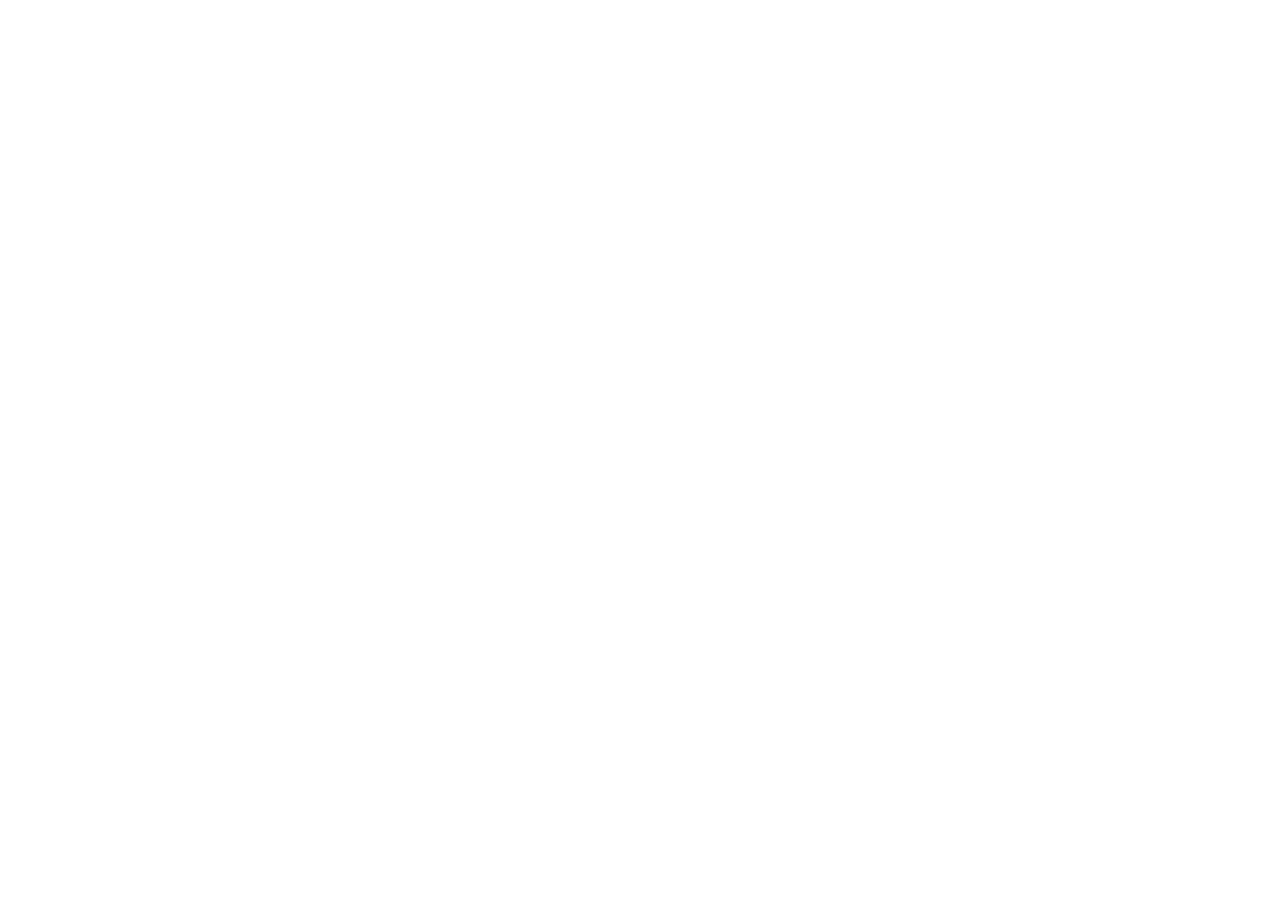
==== commit b1897364: "da" ====
--- a/solar-master/solar.html
+++ b/solar-master/solar.html
@@ -1,15 +1,10 @@
 <!DOCTYPE html>
  <html>
     <head>		
-		<title>Solar System</title>
+		<title> Tugas Besar Solar System</title>
 		<meta charset="utf-8">
 		<meta name="viewport" content="width=device-width, user-scalable=no, minimum-scale=1.0, maximum-scale=1.0">
-		
-		<!-- Owl Carousel -->
-		<link type="text/css" rel="stylesheet" href="css/owl.carousel.css" />
-		<link type="text/css" rel="stylesheet" href="css/owl.theme.default.css" />
-				<!-- Custom stlylesheet -->
-		<link type="text/css" rel="stylesheet" href="css/style.css" />
+	
 
 		<style>
 		body { margin: 0; }
@@ -26,12 +21,7 @@
 			}
 	  </style>
 
-	  			<!-- jQuery Plugins -->
-	<script type="text/javascript" src="js/jquery.min.js"></script>
-	<script type="text/javascript" src="js/bootstrap.min.js"></script>
-	<script type="text/javascript" src="js/owl.carousel.min.js"></script>
-	<script type="text/javascript" src="js/jquery.magnific-popup.js"></script>
-	<script type="text/javascript" src="js/main.js"></script>
+
 	      <script src="js/three.min.js"></script>
 		  <script src="js/OrbitControls.js"></script>
 		  <script src="js/GLTFLoader.js"></script>
@@ -54,7 +44,7 @@
 	var stars=[];
 	var guic, controlConfig= {
 	freezState: false,
-	revolveSpeed: 24
+	revolveSpeed: 60
 	};
 
 
@@ -147,19 +137,6 @@
 			stars.push(sphere); 
 		}
 	}
-	// function animateStars() { 
-				
-	// 			// loop through each star
-	// 			for(var i=0; i<stars.length; i++) {
-	// 				star = stars[i]; 
-	// 				// and move it forward dependent on the mouseY position. 
-	// 				star.position.z +=  i/10;
-	// 				// if the particle is too close move it to the back
-	// 				if(star.position.z>2000) star.position.z-=3000; 
-					
-	// 			}
-			
-	// }
 
 	
 	
@@ -207,6 +184,7 @@
 	mesh = new THREE.Mesh( marsgeometry, material );
 	scene.add( mesh );
 	pathobj.push(mesh);
+<<<<<<< HEAD
 	//Jupiter Orbit
 	// juppath = new Ellipse( 46, 34 );
     // var jupgeometry = new THREE.TubeBufferGeometry( juppath, pathSegments, tubeRadius, radiusSegments, closed );
@@ -231,6 +209,32 @@
 	// mesh = new THREE.Mesh( nepgeometry, material );
 	// scene.add( mesh );
 	// pathobj.push(mesh);
+=======
+	// Jupiter Orbit
+	juppath = new Ellipse( 46, 34 );
+    var jupgeometry = new THREE.TubeBufferGeometry( juppath, pathSegments, tubeRadius, radiusSegments, closed );
+	mesh = new THREE.Mesh( jupgeometry, material );
+	scene.add( mesh );
+	pathobj.push(mesh);
+	// Saturn Orbit
+	satpath = new Ellipse( 57, 42 );
+    var satgeometry = new THREE.TubeBufferGeometry( satpath, pathSegments, tubeRadius, radiusSegments, closed );
+	mesh = new THREE.Mesh( satgeometry, material );
+	scene.add( mesh );
+	pathobj.push(mesh);
+	// Uranus Orbit
+	urapath = new Ellipse( 69, 49 );
+    var urageometry = new THREE.TubeBufferGeometry( urapath, pathSegments, tubeRadius, radiusSegments, closed );
+	mesh = new THREE.Mesh( urageometry, material );
+	scene.add( mesh );
+	pathobj.push(mesh);
+	// Neptune Orbit
+	neppath = new Ellipse( 79, 59 );
+    var nepgeometry = new THREE.TubeBufferGeometry( neppath, pathSegments, tubeRadius, radiusSegments, closed );
+	mesh = new THREE.Mesh( nepgeometry, material );
+	scene.add( mesh );
+	pathobj.push(mesh);
+>>>>>>> a9b0fcee2d2da3f0fcc9b8e08389c0a8cfbe5f9e
 	
  	// glTf 2.0 Loader
 	var loader = new THREE.GLTFLoader();
@@ -240,18 +244,18 @@
 	var moonorbit;		
 
 
-	loader.load( 'model/sun/sun.gltf', function ( gltf ) {           //   <<--------- Model Path
+	loader.load( 'model/sun/sun.gltf', function ( gltf ) {           
 	sun = gltf.scene;			
 	gltf.scene.scale.set( 18, 18, 18 );			   
-	gltf.scene.position.x = 0;				    //Position (x = right+ left-) 
-    gltf.scene.position.y = -2;				    //Position (y = up+, down-)
-	gltf.scene.position.z = -3;				    //Position (z = front +, back-)
-	//gltf.animations;
+	gltf.scene.position.x = 0;				   
+    gltf.scene.position.y = -2;				    
+	gltf.scene.position.z = -3;				    
+	gltf.animations;
 	scene.add( gltf.scene );
 	planobj.push(sun);
 	});
 
-	loader.load( 'model/mercury/mercury.gltf', function ( gltf ) {           //   <<--------- Model Path
+	loader.load( 'model/mercury/mercury.gltf', function ( gltf ) {           
 	mercury = gltf.scene;			
 	gltf.scene.scale.set( 2, 2, 2 );			   
 	var pt = mercpath.getPoint( mt );
@@ -260,7 +264,7 @@
 	planobj.push(mercury);
 	});
 
-	loader.load( 'model/venus/venus.gltf', function ( gltf ) {           //   <<--------- Model Path
+	loader.load( 'model/venus/venus.gltf', function ( gltf ) {           
 	venus = gltf.scene;
 	gltf.scene.scale.set( 2, 2, 2 );			   
 	var pt = venpath.getPoint( vet );
@@ -269,7 +273,7 @@
 	planobj.push(venus);
 	});
 
-	loader.load( 'model/earth/earth.gltf', function ( gltf ) {           //   <<--------- Model Path
+	loader.load( 'model/earth/earth.gltf', function ( gltf ) {           
 	earth = gltf.scene;			
 	gltf.scene.scale.set( 2, 2, 2 );			   
 	var pt = earthpath.getPoint( eat );
@@ -279,15 +283,15 @@
 	planobj.push(earth);
 	});
 
-	/*loader.load( 'model/moon/moon.gltf', function ( gltf ) {           //   <<--------- Model Path
+	loader.load( 'model/moon/moon.gltf', function ( gltf ) {           
 	moon = gltf.scene;			
 	gltf.scene.scale.set( 1, 1, 1 );			   
-	//var pt = moonpath.getPoint( eat );
+	var pt = moonpath.getPoint( eat );
 	gltf.scene.position.set(moonorbit.x+2,moonorbit.y+2,moonorbit.z);
 	scene.add( gltf.scene);
 	});
-	*/
-	loader.load( 'model/mars/mars.gltf', function ( gltf ) {           //   <<--------- Model Path
+	
+	loader.load( 'model/mars/mars.gltf', function ( gltf ) {           
 	mars = gltf.scene;			
 	gltf.scene.scale.set( 2, 2, 2 );			   
 	var pt = marspath.getPoint( mat );
@@ -296,7 +300,7 @@
 	planobj.push(mars);
 	});
 
-	loader.load( 'model/jupiter/jupiter.gltf', function ( gltf ) {           //   <<--------- Model Path
+	loader.load( 'model/jupiter/jupiter.gltf', function ( gltf ) {           
 	jupiter = gltf.scene;			
 	gltf.scene.scale.set( 8, 8, 8 );			   
 	var pt = juppath.getPoint( jupt );
@@ -306,7 +310,7 @@
 	});
 
 	
-	loader.load( 'model/saturn/saturn.gltf', function ( gltf ) {           //   <<--------- Model Path
+	loader.load( 'model/saturn/saturn.gltf', function ( gltf ) {           
 	saturn = gltf.scene;			
 	gltf.scene.scale.set( 7, 7, 7 );			   
 	var pt = satpath.getPoint( satt );
@@ -315,7 +319,7 @@
 	planobj.push(saturn);
 	});
 
-	loader.load( 'model/uranus/uranus.gltf', function ( gltf ) {           //   <<--------- Model Path
+	loader.load( 'model/uranus/uranus.gltf', function ( gltf ) {           
 	uranus = gltf.scene;			
 	gltf.scene.scale.set( 3, 3, 3 );			   
 	var pt = urapath.getPoint( urat );
@@ -324,7 +328,7 @@
 	planobj.push(uranus);
 	});
 
-	loader.load( 'model/neptune/neptune.gltf', function ( gltf ) {           //   <<--------- Model Path
+	loader.load( 'model/neptune/neptune.gltf', function ( gltf ) {          
 	neptune = gltf.scene;			
 	gltf.scene.scale.set( 3, 3, 3 );			   
 	var pt = neppath.getPoint( nept );
@@ -334,15 +338,12 @@
 	});
 
 
-	// FPS stats
-	// stats = new Stats();
-	// document.body.appendChild( stats.dom );
-	// window.addEventListener( 'resize', onWindowResize, false );
 
 
 	document.addEventListener( 'mousedown', onDocumentMouseDown, false );
 	document.addEventListener( 'touchstart', onDocumentTouchStart, false );
 
+<<<<<<< HEAD
 	// guic = new dat.GUI( { width: 350 } );
 
 
@@ -360,6 +361,8 @@
 
 	// });
 
+=======
+>>>>>>> a9b0fcee2d2da3f0fcc9b8e08389c0a8cfbe5f9e
 
 
 	function onWindowResize( event ) 
@@ -367,7 +370,7 @@
 	camera.aspect = window.innerWidth / window.innerHeight;
 	camera.updateProjectionMatrix();
 	renderer.setSize( window.innerWidth, window.innerHeight );
-	//controls.handleResize();
+	controls.handleResize();
 	}
 	
 	function onDocumentTouchStart( event ) {
@@ -401,9 +404,8 @@
 	{
 	requestAnimationFrame( animate );
 	renderer.render( scene, camera );
-	//if (!guic.freezState) return;
-	animateStars();
-	// TO freeze Planet State
+
+
 
 	if(!controlConfig.freezState)
 		revolvePlanet();
@@ -414,7 +416,7 @@
 
 	function revolvePlanet(){
 		if (mercury)
-		{ 	//mercury.rotation.y+=0.05;
+		{ 	mercury.rotation.y+=0.05; //rotasi
 			var pt = mercpath.getPoint( mt );
 			var tangent = mercpath.getTangent( mt ).normalize();
 			mercury.position.set(pt.x,pt.y,pt.z);
@@ -422,11 +424,11 @@
 			axis.crossVectors( up, tangent ).normalize();
 			// calcluate the angle between the up vector and the tangent
 			var radians = Math.acos( up.dot( tangent ) );
-			mt = (mt >= 1) ? 0 : mt += (0.005/controlConfig.revolveSpeed);
+			mt = (mt >= 1) ? 0 : mt += 0.1/controlConfig.revolveSpeed;	//revolusi
 		}
 		if (venus) 
 		{	
-			//venus.rotation.y+=0.04;
+			venus.rotation.y+=0.015;
 			var pt = venpath.getPoint( vet );
 			var tangent = venpath.getTangent( vet ).normalize();
 			venus.position.set(pt.x,pt.y,pt.z);
@@ -434,10 +436,10 @@
 			axis.crossVectors( up, tangent ).normalize();
 			// calcluate the angle between the up vector and the tangent
 			var radians = Math.acos( up.dot( tangent ) );
-			vet = (vet >= 1) ? 0 : vet += 0.001/controlConfig.revolveSpeed;
+			vet = (vet >= 1) ? 0 : vet += 0.075/controlConfig.revolveSpeed;
 		}
 		if (earth)
-		{ 	earth.rotation.y+=0.02;
+		{ 	earth.rotation.y+=0.2;
 			var pt = earthpath.getPoint( eat );
 			var tangent = earthpath.getTangent( eat ).normalize();
 			earth.position.set(pt.x,pt.y,pt.z);
@@ -445,10 +447,10 @@
 			axis.crossVectors( up, tangent ).normalize();
 			// calcluate the angle between the up vector and the tangent
 			var radians = Math.acos( up.dot( tangent ) );	
-			eat = (eat >= 1) ? 0 : eat += 0.0003/controlConfig.revolveSpeed;
+			eat = (eat >= 1) ? 0 : eat += 0.02/controlConfig.revolveSpeed;
 		}
 		if (moon)
-		{ 	moon.rotation.y+=0.02;
+		{ 	moon.rotation.y+=0.000002;
 			var pt = earthpath.getPoint( eat );
 			var tangent = earthpath.getTangent( eat ).normalize();
 			moon.position.set(pt.x+2,pt.y+2,pt.z);
@@ -456,10 +458,10 @@
 			axis.crossVectors( up, tangent ).normalize();
 			// calcluate the angle between the up vector and the tangent
 			var radians = Math.acos( up.dot( tangent ) );	
-			eat = (eat >= 1) ? 0 : eat += 0.0003/controlConfig.revolveSpeed;
+			eat = (eat >= 1) ? 0 : eat += 0.05/controlConfig.revolveSpeed;
 		}
 		if (mars) 
-		{	//mars.rotation.z+=0.02;
+		{	mars.rotation.y+=0.2;
 			var pt = marspath.getPoint( mat );
 			var tangent = marspath.getTangent( mat );
 			mars.position.set(pt.x,pt.y,pt.z);
@@ -467,10 +469,10 @@
 			axis.crossVectors( up, tangent ).normalize();
 			// calcluate the angle between the up vector and the tangent
 			var radians = Math.acos( up.dot( tangent ) );
-			mat = (mat >= 1) ? 0 : mat += 0.0001/controlConfig.revolveSpeed;
+			mat = (mat >= 1) ? 0 : mat += 0.055/controlConfig.revolveSpeed;
 		}
 		if (jupiter) 
-		{	jupiter.rotation.y+=0.004;
+		{	jupiter.rotation.y+=0.2;
 			var pt = juppath.getPoint( jupt );
 			var tangent = juppath.getTangent( jupt ).normalize();
 			jupiter.position.set(pt.x,pt.y,pt.z);
@@ -478,10 +480,10 @@
 			axis.crossVectors( up, tangent ).normalize();
 			// calcluate the angle between the up vector and the tangent
 			var radians = Math.acos( up.dot( tangent ) );
-			jupt = (jupt >= 1) ? 0 : jupt += 0.00006/controlConfig.revolveSpeed;
+			jupt = (jupt >= 1) ? 0 : jupt += 0.003/controlConfig.revolveSpeed;
 		}
 		if (saturn) 
-		{	saturn.rotation.y+=0.009;
+		{	saturn.rotation.y+=0.4;
 			var pt = satpath.getPoint( satt );
 			var tangent = satpath.getTangent( satt ).normalize();
 			saturn.position.set(pt.x,pt.y,pt.z);
@@ -489,10 +491,10 @@
 			axis.crossVectors( up, tangent ).normalize();
 			// calcluate the angle between the up vector and the tangent
 			var radians = Math.acos( up.dot( tangent ) );
-			satt = (satt >= 1) ? 0 : satt += 0.00003/controlConfig.revolveSpeed;
+			satt = (satt >= 1) ? 0 : satt += 0.0003/controlConfig.revolveSpeed;
 		}
 		if (uranus) 
-		{	uranus.rotation.y+=0.0004;
+		{	uranus.rotation.y+=0.18;
 			var pt = urapath.getPoint( urat );
 			var tangent = urapath.getTangent( urat ).normalize();
 			uranus.position.set(pt.x,pt.y,pt.z);
@@ -500,10 +502,10 @@
 			axis.crossVectors( up, tangent ).normalize();
 			// calcluate the angle between the up vector and the tangent
 			var radians = Math.acos( up.dot( tangent ) );
-			urat = (urat >= 1) ? 0 : urat += 0.000009/controlConfig.revolveSpeed;
+			urat = (urat >= 1) ? 0 : urat += 0.0001/controlConfig.revolveSpeed;
 		}
 		if (neptune) 
-		{	neptune.rotation.y+=0.0004;
+		{	neptune.rotation.y+=0.14;
 			var pt = neppath.getPoint( nept );
 			var tangent = neppath.getTangent( nept ).normalize();
 			neptune.position.set(pt.x,pt.y,pt.z);
@@ -511,7 +513,7 @@
 			axis.crossVectors( up, tangent ).normalize();
 			// calcluate the angle between the up vector and the tangent
 			var radians = Math.acos( up.dot( tangent ) );
-			nept = (nept >= 1) ? 0 : nept += 0.0000009/controlConfig.revolveSpeed;
+			nept = (nept >= 1) ? 0 : nept += 0.00009/controlConfig.revolveSpeed;
 		}
 		
 
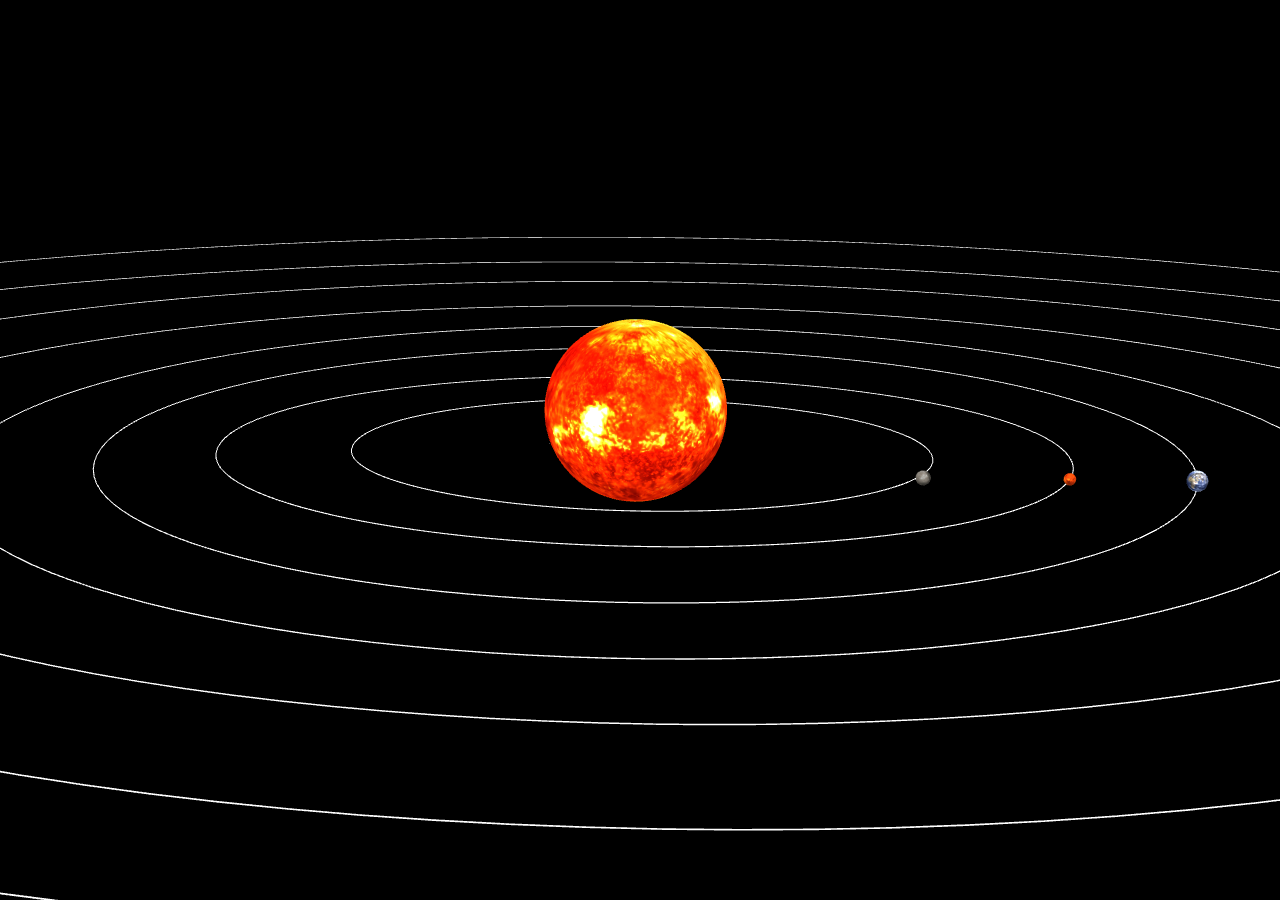
==== commit 7d9c3f77: "ok" ====
--- a/solar-master/solar.html
+++ b/solar-master/solar.html
@@ -36,7 +36,6 @@
 	</div>
 	<script>		
 	
- 	// Load 3D Scene
 	var scene = new THREE.Scene(); 
 	scene2 = new THREE.Scene();
 	var Stats;
@@ -48,23 +47,18 @@
 	};
 
 
-	// For orbit
 	var marker, spline;
 	var matrix = new THREE.Matrix4();
 	var up = new THREE.Vector3( 0, 1, 0 );
 	var axis = new THREE.Vector3( );
 
-	// Planet Orbit Variable Declaration
 	var mercpath,venpath,earthpath,moonpath,marspath,juppath,satpath,urapath,neppath;
 
 	var planobj=[];
 	var pathobj=[];
-	// the getPoint starting variable - !important - You get me ;)
 	var mt=vet=eat=mat=jupt=satt=urat=nept = 0;
-	// Ellipse class, which extends the virtual base class Curve
 	function Ellipse( xRadius, yRadius ) {
 	THREE.Curve.call( this );
-	// add radius as a property
 	this.xRadius = xRadius;
 	this.yRadius = yRadius;
 	}
@@ -72,7 +66,6 @@
 	Ellipse.prototype = Object.create( THREE.Curve.prototype );
 	Ellipse.prototype.constructor = Ellipse;
 
-	// define the getPoint function for the subClass
 	Ellipse.prototype.getPoint = function ( t ) {
 
 		var radians = 2 * Math.PI * t;
@@ -85,11 +78,9 @@
 
 
 
- 	// Load Camera Perspective
 	var camera = new THREE.PerspectiveCamera( 25, window.innerWidth / window.innerHeight, 1, 20000 );
 	camera.position.set( 10, 30, 100 );
 	
-	// RayCaster 
 	raycaster = new THREE.Raycaster();
 	mouse = new THREE.Vector2();
 
@@ -103,11 +94,11 @@
 	height=window.innerHeight;
 	document.body.appendChild(renderer.domElement);
 
- 	// Load the Orbitcontroller
+ 	
 	var controls = new THREE.OrbitControls( camera, renderer.domElement ); 
 	controls.minDistance=10;
 	controls.maxDistance=500;
- 	// Load Light
+ 	
 	var ambientLight = new THREE.AmbientLight( 0xffffff );
 	scene.add( ambientLight );
 
@@ -117,31 +108,12 @@
 	scene.add( directionalLight );	
 
 
-	// Stars
-	function addSphere(){
-		// The loop will move from z position of -1000 to z position 1000, adding a random particle at each position. 
-		for ( var z= -1000; z < 1000; z+=20 ) {
-		// Make a sphere (exactly the same as before). 
-		var geometry   = new THREE.SphereGeometry(0.5, 32, 32)
-		var material = new THREE.MeshBasicMaterial( {color: 0xffffff} );
-		var sphere = new THREE.Mesh(geometry, material)
-		sphere.position.x= Math.random()*innerw-Math.random()*innerw*2;
-		sphere.position.y=Math.random()*height-Math.random()*height*2;
-		// Then set the z position to where it is in the loop (distance of camera)
-		sphere.position.z = z;	
-		// scale it up a bit
-		sphere.scale.x = sphere.scale.y = 1;
-		//add the sphere to the scene
-		scene.add( sphere );
-			//finally push it to the stars array 
-			stars.push(sphere); 
-		}
-	}
-
-	
-	
-
-    // params
+	
+
+	
+	
+
+    // parameter
     var pathSegments = 128;
     var tubeRadius = 0.03;
     var radiusSegments = 3;
@@ -153,7 +125,7 @@
         color: 'white', 
     } );
 	
-    // mercury orbit mesh
+    // mercury orbit 
 	mercpath = new Ellipse( 15, 10 );
     var mercgeometry = new THREE.TubeBufferGeometry( mercpath, pathSegments, tubeRadius, radiusSegments, closed );
 	mesh = new THREE.Mesh( mercgeometry, material );
@@ -184,33 +156,7 @@
 	mesh = new THREE.Mesh( marsgeometry, material );
 	scene.add( mesh );
 	pathobj.push(mesh);
-<<<<<<< HEAD
-	//Jupiter Orbit
-	// juppath = new Ellipse( 46, 34 );
-    // var jupgeometry = new THREE.TubeBufferGeometry( juppath, pathSegments, tubeRadius, radiusSegments, closed );
-	// mesh = new THREE.Mesh( jupgeometry, material );
-	// scene.add( mesh );
-	// pathobj.push(mesh);
-	// // Saturn Orbit
-	// satpath = new Ellipse( 57, 42 );
-    // var satgeometry = new THREE.TubeBufferGeometry( satpath, pathSegments, tubeRadius, radiusSegments, closed );
-	// mesh = new THREE.Mesh( satgeometry, material );
-	// scene.add( mesh );
-	// pathobj.push(mesh);
-	// // Uranus Orbit
-	// urapath = new Ellipse( 69, 49 );
-    // var urageometry = new THREE.TubeBufferGeometry( urapath, pathSegments, tubeRadius, radiusSegments, closed );
-	// mesh = new THREE.Mesh( urageometry, material );
-	// scene.add( mesh );
-	// pathobj.push(mesh);
-	// // Neptune Orbit
-	// neppath = new Ellipse( 79, 59 );
-    // var nepgeometry = new THREE.TubeBufferGeometry( neppath, pathSegments, tubeRadius, radiusSegments, closed );
-	// mesh = new THREE.Mesh( nepgeometry, material );
-	// scene.add( mesh );
-	// pathobj.push(mesh);
-=======
-	// Jupiter Orbit
+
 	juppath = new Ellipse( 46, 34 );
     var jupgeometry = new THREE.TubeBufferGeometry( juppath, pathSegments, tubeRadius, radiusSegments, closed );
 	mesh = new THREE.Mesh( jupgeometry, material );
@@ -234,11 +180,10 @@
 	mesh = new THREE.Mesh( nepgeometry, material );
 	scene.add( mesh );
 	pathobj.push(mesh);
->>>>>>> a9b0fcee2d2da3f0fcc9b8e08389c0a8cfbe5f9e
-	
- 	// glTf 2.0 Loader
+
+	
 	var loader = new THREE.GLTFLoader();
-	// Planets variables;
+	// Planets variable;
 	var sun,mercury,venus,earth,moon,mars,jupiter,saturn,uranus,neptune;	
 
 	var moonorbit;		
@@ -343,35 +288,14 @@
 	document.addEventListener( 'mousedown', onDocumentMouseDown, false );
 	document.addEventListener( 'touchstart', onDocumentTouchStart, false );
 
-<<<<<<< HEAD
-	// guic = new dat.GUI( { width: 350 } );
-
-
-	// // Controls
-	// var controlGUI = guic.addFolder( "Controls" );
-	// //controlGUI.add(controlConfig.freezState,'Freeze State').listen();
-
-	// controlGUI.add( controlConfig, 'freezState' )
-	
-	// controlGUI.add( controlConfig, 'revolveSpeed', 1, 24 ).onChange( function() 
-	// {
-	// 	//sunLight.shadow.camera.near = shadowConfig.shadowCameraNear;
-	// 	//sunLight.shadow.camera.updateProjectionMatrix();
-	// 	//shadowCameraHelper.update();
-
-	// });
-
-=======
->>>>>>> a9b0fcee2d2da3f0fcc9b8e08389c0a8cfbe5f9e
-
-
-	function onWindowResize( event ) 
-	{
-	camera.aspect = window.innerWidth / window.innerHeight;
-	camera.updateProjectionMatrix();
-	renderer.setSize( window.innerWidth, window.innerHeight );
-	controls.handleResize();
-	}
+
+
+
+
+
+
+
+
 	
 	function onDocumentTouchStart( event ) {
 
@@ -416,13 +340,11 @@
 
 	function revolvePlanet(){
 		if (mercury)
-		{ 	mercury.rotation.y+=0.05; //rotasi
+		{ 	mercury.rotation.y+=0.0025; //rotasi
 			var pt = mercpath.getPoint( mt );
 			var tangent = mercpath.getTangent( mt ).normalize();
 			mercury.position.set(pt.x,pt.y,pt.z);
-			// calculate the axis to rotate around
-			axis.crossVectors( up, tangent ).normalize();
-			// calcluate the angle between the up vector and the tangent
+			axis.crossVectors( up, tangent ).normalize();
 			var radians = Math.acos( up.dot( tangent ) );
 			mt = (mt >= 1) ? 0 : mt += 0.1/controlConfig.revolveSpeed;	//revolusi
 		}
@@ -432,9 +354,7 @@
 			var pt = venpath.getPoint( vet );
 			var tangent = venpath.getTangent( vet ).normalize();
 			venus.position.set(pt.x,pt.y,pt.z);
-			// calculate the axis to rotate around
-			axis.crossVectors( up, tangent ).normalize();
-			// calcluate the angle between the up vector and the tangent
+			axis.crossVectors( up, tangent ).normalize();
 			var radians = Math.acos( up.dot( tangent ) );
 			vet = (vet >= 1) ? 0 : vet += 0.075/controlConfig.revolveSpeed;
 		}
@@ -443,9 +363,7 @@
 			var pt = earthpath.getPoint( eat );
 			var tangent = earthpath.getTangent( eat ).normalize();
 			earth.position.set(pt.x,pt.y,pt.z);
-			// calculate the axis to rotate around
-			axis.crossVectors( up, tangent ).normalize();
-			// calcluate the angle between the up vector and the tangent
+			axis.crossVectors( up, tangent ).normalize();
 			var radians = Math.acos( up.dot( tangent ) );	
 			eat = (eat >= 1) ? 0 : eat += 0.02/controlConfig.revolveSpeed;
 		}
@@ -454,71 +372,59 @@
 			var pt = earthpath.getPoint( eat );
 			var tangent = earthpath.getTangent( eat ).normalize();
 			moon.position.set(pt.x+2,pt.y+2,pt.z);
-			// calculate the axis to rotate around
-			axis.crossVectors( up, tangent ).normalize();
-			// calcluate the angle between the up vector and the tangent
+			axis.crossVectors( up, tangent ).normalize();
 			var radians = Math.acos( up.dot( tangent ) );	
 			eat = (eat >= 1) ? 0 : eat += 0.05/controlConfig.revolveSpeed;
 		}
 		if (mars) 
-		{	mars.rotation.y+=0.2;
+		{	mars.rotation.y=0.2;
 			var pt = marspath.getPoint( mat );
 			var tangent = marspath.getTangent( mat );
 			mars.position.set(pt.x,pt.y,pt.z);
-			// calculate the axis to rotate around
-			axis.crossVectors( up, tangent ).normalize();
-			// calcluate the angle between the up vector and the tangent
+			axis.crossVectors( up, tangent ).normalize();
 			var radians = Math.acos( up.dot( tangent ) );
 			mat = (mat >= 1) ? 0 : mat += 0.055/controlConfig.revolveSpeed;
 		}
 		if (jupiter) 
-		{	jupiter.rotation.y+=0.2;
+		{	jupiter.rotation.y=0.010222;
 			var pt = juppath.getPoint( jupt );
 			var tangent = juppath.getTangent( jupt ).normalize();
 			jupiter.position.set(pt.x,pt.y,pt.z);
-			// calculate the axis to rotate around
-			axis.crossVectors( up, tangent ).normalize();
-			// calcluate the angle between the up vector and the tangent
-			var radians = Math.acos( up.dot( tangent ) );
-			jupt = (jupt >= 1) ? 0 : jupt += 0.003/controlConfig.revolveSpeed;
+			axis.crossVectors( up, tangent ).normalize();
+			var radians = Math.acos( up.dot( tangent ) );
+			jupt = (jupt >= 1) ? 0 : jupt += 0.007/controlConfig.revolveSpeed;
 		}
 		if (saturn) 
 		{	saturn.rotation.y+=0.4;
 			var pt = satpath.getPoint( satt );
 			var tangent = satpath.getTangent( satt ).normalize();
 			saturn.position.set(pt.x,pt.y,pt.z);
-			// calculate the axis to rotate around
-			axis.crossVectors( up, tangent ).normalize();
-			// calcluate the angle between the up vector and the tangent
-			var radians = Math.acos( up.dot( tangent ) );
-			satt = (satt >= 1) ? 0 : satt += 0.0003/controlConfig.revolveSpeed;
+			axis.crossVectors( up, tangent ).normalize();
+			var radians = Math.acos( up.dot( tangent ) );
+			satt = (satt >= 1) ? 0 : satt += 0.004/controlConfig.revolveSpeed;
 		}
 		if (uranus) 
-		{	uranus.rotation.y+=0.18;
+		{	uranus.rotation.y=0.6;
 			var pt = urapath.getPoint( urat );
 			var tangent = urapath.getTangent( urat ).normalize();
 			uranus.position.set(pt.x,pt.y,pt.z);
-			// calculate the axis to rotate around
-			axis.crossVectors( up, tangent ).normalize();
-			// calcluate the angle between the up vector and the tangent
-			var radians = Math.acos( up.dot( tangent ) );
-			urat = (urat >= 1) ? 0 : urat += 0.0001/controlConfig.revolveSpeed;
+			axis.crossVectors( up, tangent ).normalize();
+			var radians = Math.acos( up.dot( tangent ) );
+			urat = (urat >= 1) ? 0 : urat += 0.002/controlConfig.revolveSpeed;
 		}
 		if (neptune) 
-		{	neptune.rotation.y+=0.14;
+		{	neptune.rotation.y=0.14;
 			var pt = neppath.getPoint( nept );
 			var tangent = neppath.getTangent( nept ).normalize();
 			neptune.position.set(pt.x,pt.y,pt.z);
-			// calculate the axis to rotate around
-			axis.crossVectors( up, tangent ).normalize();
-			// calcluate the angle between the up vector and the tangent
-			var radians = Math.acos( up.dot( tangent ) );
-			nept = (nept >= 1) ? 0 : nept += 0.00009/controlConfig.revolveSpeed;
+			axis.crossVectors( up, tangent ).normalize();
+	
+			var radians = Math.acos( up.dot( tangent ) );
+			nept = (nept >= 1) ? 0 : nept += 0.0009/controlConfig.revolveSpeed;
 		}
 		
 
 	}
-	addSphere();
 	animate();
 			
 </script>	
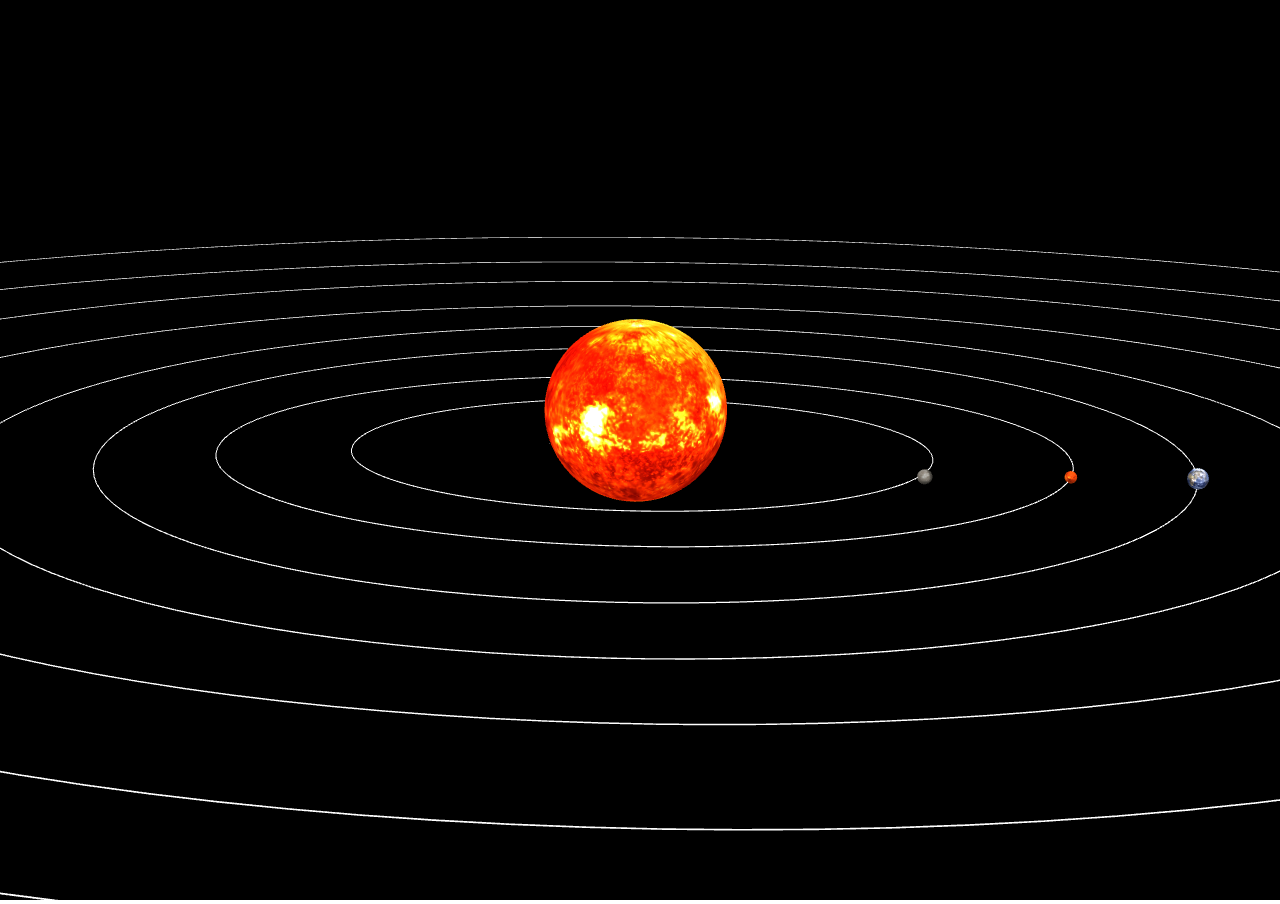
==== commit 82f45333: "Update solar.html" ====
--- a/solar-master/solar.html
+++ b/solar-master/solar.html
@@ -377,7 +377,7 @@
 			eat = (eat >= 1) ? 0 : eat += 0.05/controlConfig.revolveSpeed;
 		}
 		if (mars) 
-		{	mars.rotation.y=0.2;
+		{	mars.rotation.y+=0.02;
 			var pt = marspath.getPoint( mat );
 			var tangent = marspath.getTangent( mat );
 			mars.position.set(pt.x,pt.y,pt.z);
@@ -386,41 +386,40 @@
 			mat = (mat >= 1) ? 0 : mat += 0.055/controlConfig.revolveSpeed;
 		}
 		if (jupiter) 
-		{	jupiter.rotation.y=0.010222;
+		{	jupiter.rotation.y+=0.004;
 			var pt = juppath.getPoint( jupt );
 			var tangent = juppath.getTangent( jupt ).normalize();
 			jupiter.position.set(pt.x,pt.y,pt.z);
 			axis.crossVectors( up, tangent ).normalize();
 			var radians = Math.acos( up.dot( tangent ) );
-			jupt = (jupt >= 1) ? 0 : jupt += 0.007/controlConfig.revolveSpeed;
+			jupt = (jupt >= 1) ? 0 : jupt += 0.00006/controlConfig.revolveSpeed;
 		}
 		if (saturn) 
-		{	saturn.rotation.y+=0.4;
+		{	saturn.rotation.y+=0.009;
 			var pt = satpath.getPoint( satt );
 			var tangent = satpath.getTangent( satt ).normalize();
 			saturn.position.set(pt.x,pt.y,pt.z);
 			axis.crossVectors( up, tangent ).normalize();
 			var radians = Math.acos( up.dot( tangent ) );
-			satt = (satt >= 1) ? 0 : satt += 0.004/controlConfig.revolveSpeed;
+			satt = (satt >= 1) ? 0 : satt += 0.00003/controlConfig.revolveSpeed;
 		}
 		if (uranus) 
-		{	uranus.rotation.y=0.6;
+		{	uranus.rotation.y+=0.0004;
 			var pt = urapath.getPoint( urat );
 			var tangent = urapath.getTangent( urat ).normalize();
 			uranus.position.set(pt.x,pt.y,pt.z);
 			axis.crossVectors( up, tangent ).normalize();
 			var radians = Math.acos( up.dot( tangent ) );
-			urat = (urat >= 1) ? 0 : urat += 0.002/controlConfig.revolveSpeed;
+			urat = (urat >= 1) ? 0 : urat += 0.000009/controlConfig.revolveSpeed;
 		}
 		if (neptune) 
-		{	neptune.rotation.y=0.14;
+		{	neptune.rotation.y+=0.0004;
 			var pt = neppath.getPoint( nept );
 			var tangent = neppath.getTangent( nept ).normalize();
 			neptune.position.set(pt.x,pt.y,pt.z);
 			axis.crossVectors( up, tangent ).normalize();
-	
-			var radians = Math.acos( up.dot( tangent ) );
-			nept = (nept >= 1) ? 0 : nept += 0.0009/controlConfig.revolveSpeed;
+			var radians = Math.acos( up.dot( tangent ) );
+			nept = (nept >= 1) ? 0 : nept += 0.0000009/controlConfig.revolveSpeed;
 		}
 		
 
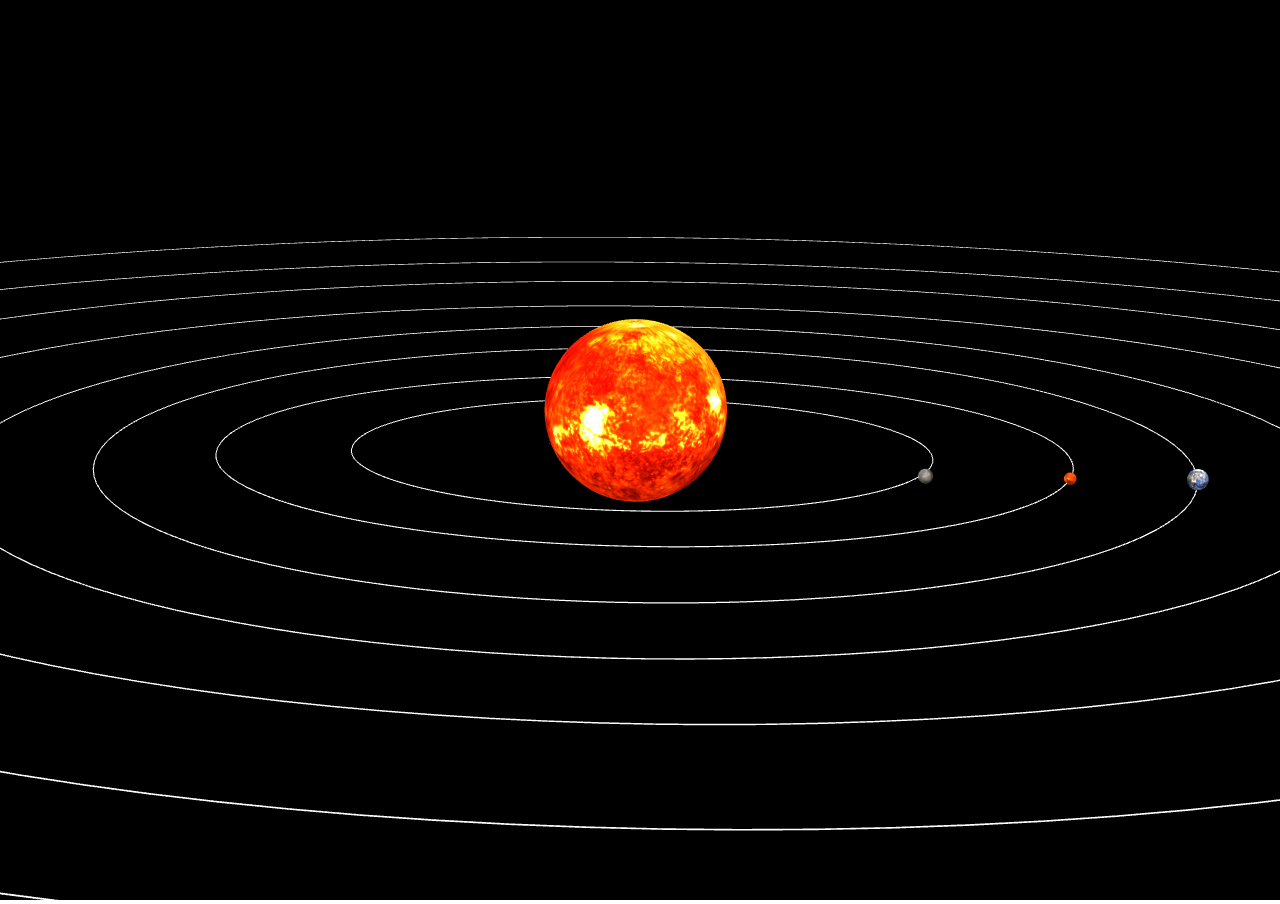
==== commit 688dc088: "rotasi" ====
--- a/solar-master/solar.html
+++ b/solar-master/solar.html
@@ -392,7 +392,7 @@
 			jupiter.position.set(pt.x,pt.y,pt.z);
 			axis.crossVectors( up, tangent ).normalize();
 			var radians = Math.acos( up.dot( tangent ) );
-			jupt = (jupt >= 1) ? 0 : jupt += 0.00006/controlConfig.revolveSpeed;
+			jupt = (jupt >= 1) ? 0 : jupt += 0.00015;
 		}
 		if (saturn) 
 		{	saturn.rotation.y+=0.009;
@@ -401,25 +401,25 @@
 			saturn.position.set(pt.x,pt.y,pt.z);
 			axis.crossVectors( up, tangent ).normalize();
 			var radians = Math.acos( up.dot( tangent ) );
-			satt = (satt >= 1) ? 0 : satt += 0.00003/controlConfig.revolveSpeed;
+			satt = (satt >= 1) ? 0 : satt += 0.00005;
 		}
 		if (uranus) 
-		{	uranus.rotation.y+=0.0004;
+		{	uranus.rotation.y+=0.005;
 			var pt = urapath.getPoint( urat );
 			var tangent = urapath.getTangent( urat ).normalize();
 			uranus.position.set(pt.x,pt.y,pt.z);
 			axis.crossVectors( up, tangent ).normalize();
 			var radians = Math.acos( up.dot( tangent ) );
-			urat = (urat >= 1) ? 0 : urat += 0.000009/controlConfig.revolveSpeed;
+			urat = (urat >= 1) ? 0 : urat += 0.00003;
 		}
 		if (neptune) 
-		{	neptune.rotation.y+=0.0004;
+		{	neptune.rotation.y+=0.004;
 			var pt = neppath.getPoint( nept );
 			var tangent = neppath.getTangent( nept ).normalize();
 			neptune.position.set(pt.x,pt.y,pt.z);
 			axis.crossVectors( up, tangent ).normalize();
 			var radians = Math.acos( up.dot( tangent ) );
-			nept = (nept >= 1) ? 0 : nept += 0.0000009/controlConfig.revolveSpeed;
+			nept = (nept >= 1) ? 0 : nept += 0.000009;
 		}
 		
 
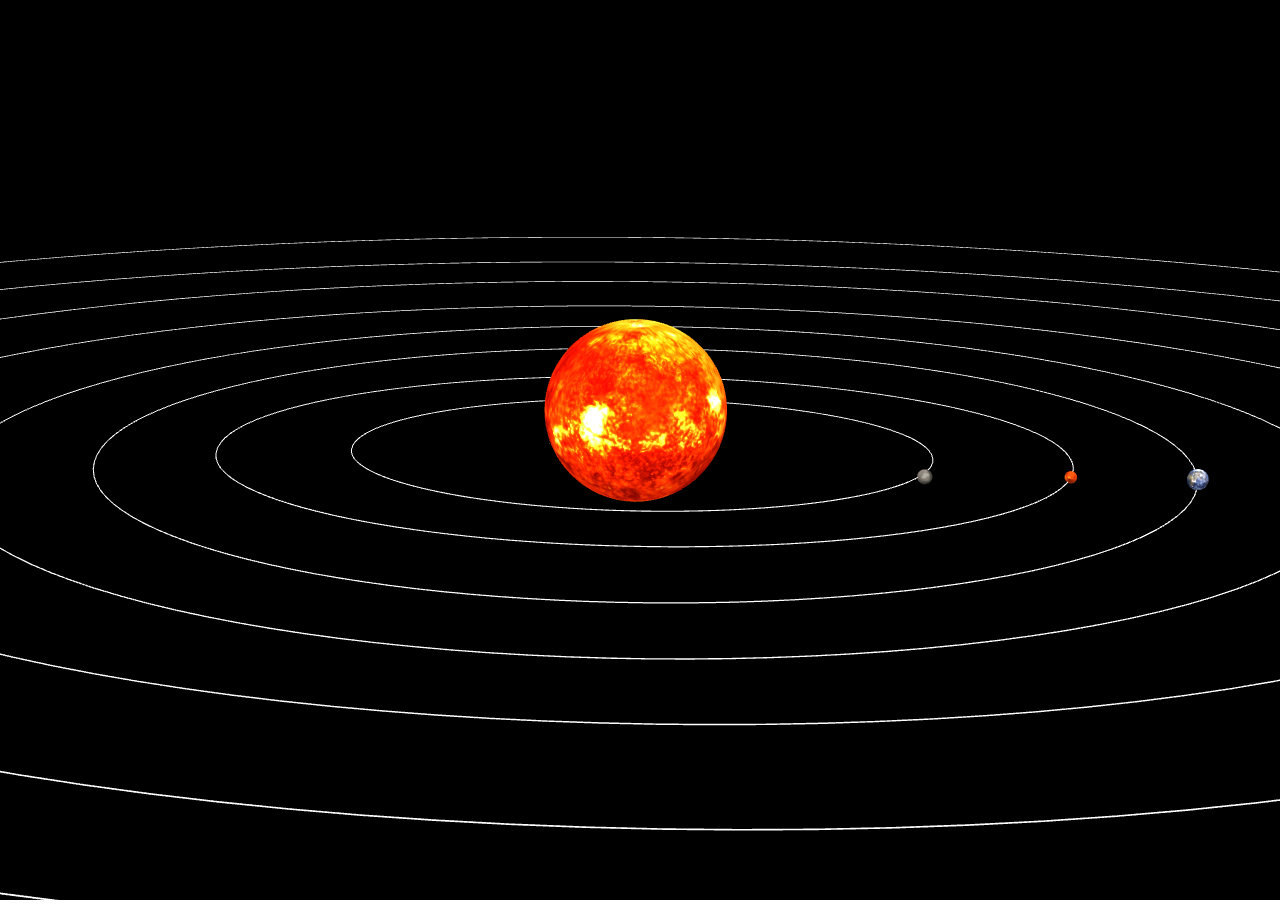
==== commit 66df5dfe: "grafkom_uas" ====
--- a/solar-master/solar.html
+++ b/solar-master/solar.html
@@ -1,431 +1,27 @@
 <!DOCTYPE html>
- <html>
-    <head>		
-		<title> Tugas Besar Solar System</title>
-		<meta charset="utf-8">
-		<meta name="viewport" content="width=device-width, user-scalable=no, minimum-scale=1.0, maximum-scale=1.0">
+<html lang="en">
+<head>
+	<meta charset="UTF-8">
+	<meta name="viewport" content="width=device-width, initial-scale=1.0">
+	<title>Tubes Grafkom</title>
+	<link rel = "stylesheet" href="styleborder.css">
+</head>
+<body>
+	<!-- The core Firebase JS SDK is always required and must be listed first -->
+	<script src="/__/firebase/7.15.0/firebase-app.js"></script>
+
+	<!-- TODO: Add SDKs for Firebase products that you want to use
+     https://firebase.google.com/docs/web/setup#available-libraries -->
+	<script src="/__/firebase/7.15.0/firebase-analytics.js"></script>
 	
-
-		<style>
-		body { margin: 0; }
-		canvas { width: 100%; height: 100% }
-		#info {
-				position: absolute;
-				top: 0px;
-				width: 100%;
-				color: #ffffff;
-				padding: 5px;
-				font-family:Monospace;
-				font-size:13px;
-				text-align:right;
-			}
-	  </style>
-
-
-	      <script src="js/three.min.js"></script>
-		  <script src="js/OrbitControls.js"></script>
-		  <script src="js/GLTFLoader.js"></script>
-		  <script src="js/AnimationMixer.js"></script>
-		  <script src="js/stats.min.js"></script>
-		  <script src="js/CSS2DRenderer.js"></script>
-		  <script src="js/libs/dat.gui.min.js"></script>
-		  
-  </head>
-    <body>
-	<div id="info">
-	</div>
-	<script>		
-	
-	var scene = new THREE.Scene(); 
-	scene2 = new THREE.Scene();
-	var Stats;
-	var innerw,height;
-	var stars=[];
-	var guic, controlConfig= {
-	freezState: false,
-	revolveSpeed: 60
-	};
-
-
-	var marker, spline;
-	var matrix = new THREE.Matrix4();
-	var up = new THREE.Vector3( 0, 1, 0 );
-	var axis = new THREE.Vector3( );
-
-	var mercpath,venpath,earthpath,moonpath,marspath,juppath,satpath,urapath,neppath;
-
-	var planobj=[];
-	var pathobj=[];
-	var mt=vet=eat=mat=jupt=satt=urat=nept = 0;
-	function Ellipse( xRadius, yRadius ) {
-	THREE.Curve.call( this );
-	this.xRadius = xRadius;
-	this.yRadius = yRadius;
-	}
-
-	Ellipse.prototype = Object.create( THREE.Curve.prototype );
-	Ellipse.prototype.constructor = Ellipse;
-
-	Ellipse.prototype.getPoint = function ( t ) {
-
-		var radians = 2 * Math.PI * t;
-
-		return new THREE.Vector3( this.xRadius * Math.cos( radians ),
-								0,
-								this.yRadius * Math.sin( radians ) );
-
-	};
-
-
-
-	var camera = new THREE.PerspectiveCamera( 25, window.innerWidth / window.innerHeight, 1, 20000 );
-	camera.position.set( 10, 30, 100 );
-	
-	raycaster = new THREE.Raycaster();
-	mouse = new THREE.Vector2();
-
-
-	// Load a Renderer
-	var renderer = new THREE.WebGLRenderer({antialias: true});
-	renderer.setClearColor( 0x000000 );
-	renderer.setPixelRatio( window.devicePixelRatio );
-	renderer.setSize(window.innerWidth, window.innerHeight);
-	innerw=window.innerWidth;
-	height=window.innerHeight;
-	document.body.appendChild(renderer.domElement);
-
- 	
-	var controls = new THREE.OrbitControls( camera, renderer.domElement ); 
-	controls.minDistance=10;
-	controls.maxDistance=500;
- 	
-	var ambientLight = new THREE.AmbientLight( 0xffffff );
-	scene.add( ambientLight );
-
-
-	var directionalLight = new THREE.DirectionalLight( 0xffffff );
-	directionalLight.position.set( 0, 1, 1 ).normalize();
-	scene.add( directionalLight );	
-
-
-	
-
-	
-	
-
-    // parameter
-    var pathSegments = 128;
-    var tubeRadius = 0.03;
-    var radiusSegments = 3;
-    var closed = true;
-	
-
-    // material
-    var material = new THREE.MeshPhongMaterial( {
-        color: 'white', 
-    } );
-	
-    // mercury orbit 
-	mercpath = new Ellipse( 15, 10 );
-    var mercgeometry = new THREE.TubeBufferGeometry( mercpath, pathSegments, tubeRadius, radiusSegments, closed );
-	mesh = new THREE.Mesh( mercgeometry, material );
-	scene.add( mesh );
-	pathobj.push(mesh);
-	
-	// venus orbit mesh
-	venpath = new Ellipse(22,15);
-    var venusgeometry = new THREE.TubeBufferGeometry( venpath, pathSegments, tubeRadius, radiusSegments, closed );
-	mesh = new THREE.Mesh( venusgeometry, material );
-	scene.add( mesh );
-	pathobj.push(mesh);
-	// Earth Orbit
-	earthpath = new Ellipse( 28, 22 );
-    var earthgeometry = new THREE.TubeBufferGeometry( earthpath, pathSegments, tubeRadius, radiusSegments, closed );
-	mesh = new THREE.Mesh( earthgeometry, material );
-	scene.add( mesh );
-	pathobj.push(mesh);
-	// Moon
-	moonpath = new Ellipse( 5, 3 );
-    var moongeometry = new THREE.TubeBufferGeometry( moonpath, pathSegments, 0.0001, radiusSegments, closed );
-	mesh = new THREE.Mesh( moongeometry, material );
-	scene.add( mesh );
-	pathobj.push(mesh);
-	// Mars Orbit
-	marspath = new Ellipse( 35, 28 );
-    var marsgeometry = new THREE.TubeBufferGeometry( marspath, pathSegments, tubeRadius, radiusSegments, closed );
-	mesh = new THREE.Mesh( marsgeometry, material );
-	scene.add( mesh );
-	pathobj.push(mesh);
-
-	juppath = new Ellipse( 46, 34 );
-    var jupgeometry = new THREE.TubeBufferGeometry( juppath, pathSegments, tubeRadius, radiusSegments, closed );
-	mesh = new THREE.Mesh( jupgeometry, material );
-	scene.add( mesh );
-	pathobj.push(mesh);
-	// Saturn Orbit
-	satpath = new Ellipse( 57, 42 );
-    var satgeometry = new THREE.TubeBufferGeometry( satpath, pathSegments, tubeRadius, radiusSegments, closed );
-	mesh = new THREE.Mesh( satgeometry, material );
-	scene.add( mesh );
-	pathobj.push(mesh);
-	// Uranus Orbit
-	urapath = new Ellipse( 69, 49 );
-    var urageometry = new THREE.TubeBufferGeometry( urapath, pathSegments, tubeRadius, radiusSegments, closed );
-	mesh = new THREE.Mesh( urageometry, material );
-	scene.add( mesh );
-	pathobj.push(mesh);
-	// Neptune Orbit
-	neppath = new Ellipse( 79, 59 );
-    var nepgeometry = new THREE.TubeBufferGeometry( neppath, pathSegments, tubeRadius, radiusSegments, closed );
-	mesh = new THREE.Mesh( nepgeometry, material );
-	scene.add( mesh );
-	pathobj.push(mesh);
-
-	
-	var loader = new THREE.GLTFLoader();
-	// Planets variable;
-	var sun,mercury,venus,earth,moon,mars,jupiter,saturn,uranus,neptune;	
-
-	var moonorbit;		
-
-
-	loader.load( 'model/sun/sun.gltf', function ( gltf ) {           
-	sun = gltf.scene;			
-	gltf.scene.scale.set( 18, 18, 18 );			   
-	gltf.scene.position.x = 0;				   
-    gltf.scene.position.y = -2;				    
-	gltf.scene.position.z = -3;				    
-	gltf.animations;
-	scene.add( gltf.scene );
-	planobj.push(sun);
-	});
-
-	loader.load( 'model/mercury/mercury.gltf', function ( gltf ) {           
-	mercury = gltf.scene;			
-	gltf.scene.scale.set( 2, 2, 2 );			   
-	var pt = mercpath.getPoint( mt );
-	gltf.scene.position.set(pt.x,pt.y,pt.z);
-	scene.add( gltf.scene);
-	planobj.push(mercury);
-	});
-
-	loader.load( 'model/venus/venus.gltf', function ( gltf ) {           
-	venus = gltf.scene;
-	gltf.scene.scale.set( 2, 2, 2 );			   
-	var pt = venpath.getPoint( vet );
-	gltf.scene.position.set(pt.x,pt.y,pt.z);
-	scene.add( gltf.scene);
-	planobj.push(venus);
-	});
-
-	loader.load( 'model/earth/earth.gltf', function ( gltf ) {           
-	earth = gltf.scene;			
-	gltf.scene.scale.set( 2, 2, 2 );			   
-	var pt = earthpath.getPoint( eat );
-	moonorbit = earthpath.getPoint( eat );
-	gltf.scene.position.set(pt.x,pt.y,pt.z);
-	scene.add( gltf.scene);
-	planobj.push(earth);
-	});
-
-	loader.load( 'model/moon/moon.gltf', function ( gltf ) {           
-	moon = gltf.scene;			
-	gltf.scene.scale.set( 1, 1, 1 );			   
-	var pt = moonpath.getPoint( eat );
-	gltf.scene.position.set(moonorbit.x+2,moonorbit.y+2,moonorbit.z);
-	scene.add( gltf.scene);
-	});
-	
-	loader.load( 'model/mars/mars.gltf', function ( gltf ) {           
-	mars = gltf.scene;			
-	gltf.scene.scale.set( 2, 2, 2 );			   
-	var pt = marspath.getPoint( mat );
-	gltf.scene.position.set(pt.x,pt.y,pt.z);
-	scene.add( gltf.scene);
-	planobj.push(mars);
-	});
-
-	loader.load( 'model/jupiter/jupiter.gltf', function ( gltf ) {           
-	jupiter = gltf.scene;			
-	gltf.scene.scale.set( 8, 8, 8 );			   
-	var pt = juppath.getPoint( jupt );
-	gltf.scene.position.set(pt.x,pt.y,pt.z);
-	scene.add( gltf.scene);
-	planobj.push(jupiter);
-	});
-
-	
-	loader.load( 'model/saturn/saturn.gltf', function ( gltf ) {           
-	saturn = gltf.scene;			
-	gltf.scene.scale.set( 7, 7, 7 );			   
-	var pt = satpath.getPoint( satt );
-	gltf.scene.position.set(pt.x,pt.y,pt.z);
-	scene.add( gltf.scene);
-	planobj.push(saturn);
-	});
-
-	loader.load( 'model/uranus/uranus.gltf', function ( gltf ) {           
-	uranus = gltf.scene;			
-	gltf.scene.scale.set( 3, 3, 3 );			   
-	var pt = urapath.getPoint( urat );
-	gltf.scene.position.set(pt.x,pt.y,pt.z);
-	scene.add( gltf.scene);
-	planobj.push(uranus);
-	});
-
-	loader.load( 'model/neptune/neptune.gltf', function ( gltf ) {          
-	neptune = gltf.scene;			
-	gltf.scene.scale.set( 3, 3, 3 );			   
-	var pt = neppath.getPoint( nept );
-	gltf.scene.position.set(pt.x,pt.y,pt.z);
-	scene.add( gltf.scene);
-	planobj.push(neptune);
-	});
-
-
-
-
-	document.addEventListener( 'mousedown', onDocumentMouseDown, false );
-	document.addEventListener( 'touchstart', onDocumentTouchStart, false );
-
-
-
-
-
-
-
-
-
-	
-	function onDocumentTouchStart( event ) {
-
-	event.preventDefault();
-
-	event.clientX = event.touches[0].clientX;
-	event.clientY = event.touches[0].clientY;
-	onDocumentMouseDown( event );
-	}
-
-function onDocumentMouseDown( event ) {
-
-	event.preventDefault();
-
-	mouse.x = ( event.clientX / renderer.domElement.clientWidth ) * 2 - 1;
-	mouse.y = - ( event.clientY / renderer.domElement.clientHeight ) * 2 + 1;
-
-	raycaster.setFromCamera( mouse, camera );
-
-	 var intersects = raycaster.intersectObjects( pathobj );
-
-	if ( intersects.length > 0 ) {
-	var pt = intersects[0].getPoint( mt );
-
-	
-	}
-
-}
-	function animate() 
-	{
-	requestAnimationFrame( animate );
-	renderer.render( scene, camera );
-
-
-
-	if(!controlConfig.freezState)
-		revolvePlanet();
-	console.log(controlConfig.revolveSpeed);
-	stats.update();
-	}
-
-
-	function revolvePlanet(){
-		if (mercury)
-		{ 	mercury.rotation.y+=0.0025; //rotasi
-			var pt = mercpath.getPoint( mt );
-			var tangent = mercpath.getTangent( mt ).normalize();
-			mercury.position.set(pt.x,pt.y,pt.z);
-			axis.crossVectors( up, tangent ).normalize();
-			var radians = Math.acos( up.dot( tangent ) );
-			mt = (mt >= 1) ? 0 : mt += 0.1/controlConfig.revolveSpeed;	//revolusi
-		}
-		if (venus) 
-		{	
-			venus.rotation.y+=0.015;
-			var pt = venpath.getPoint( vet );
-			var tangent = venpath.getTangent( vet ).normalize();
-			venus.position.set(pt.x,pt.y,pt.z);
-			axis.crossVectors( up, tangent ).normalize();
-			var radians = Math.acos( up.dot( tangent ) );
-			vet = (vet >= 1) ? 0 : vet += 0.075/controlConfig.revolveSpeed;
-		}
-		if (earth)
-		{ 	earth.rotation.y+=0.2;
-			var pt = earthpath.getPoint( eat );
-			var tangent = earthpath.getTangent( eat ).normalize();
-			earth.position.set(pt.x,pt.y,pt.z);
-			axis.crossVectors( up, tangent ).normalize();
-			var radians = Math.acos( up.dot( tangent ) );	
-			eat = (eat >= 1) ? 0 : eat += 0.02/controlConfig.revolveSpeed;
-		}
-		if (moon)
-		{ 	moon.rotation.y+=0.000002;
-			var pt = earthpath.getPoint( eat );
-			var tangent = earthpath.getTangent( eat ).normalize();
-			moon.position.set(pt.x+2,pt.y+2,pt.z);
-			axis.crossVectors( up, tangent ).normalize();
-			var radians = Math.acos( up.dot( tangent ) );	
-			eat = (eat >= 1) ? 0 : eat += 0.05/controlConfig.revolveSpeed;
-		}
-		if (mars) 
-		{	mars.rotation.y+=0.02;
-			var pt = marspath.getPoint( mat );
-			var tangent = marspath.getTangent( mat );
-			mars.position.set(pt.x,pt.y,pt.z);
-			axis.crossVectors( up, tangent ).normalize();
-			var radians = Math.acos( up.dot( tangent ) );
-			mat = (mat >= 1) ? 0 : mat += 0.055/controlConfig.revolveSpeed;
-		}
-		if (jupiter) 
-		{	jupiter.rotation.y+=0.004;
-			var pt = juppath.getPoint( jupt );
-			var tangent = juppath.getTangent( jupt ).normalize();
-			jupiter.position.set(pt.x,pt.y,pt.z);
-			axis.crossVectors( up, tangent ).normalize();
-			var radians = Math.acos( up.dot( tangent ) );
-			jupt = (jupt >= 1) ? 0 : jupt += 0.00015;
-		}
-		if (saturn) 
-		{	saturn.rotation.y+=0.009;
-			var pt = satpath.getPoint( satt );
-			var tangent = satpath.getTangent( satt ).normalize();
-			saturn.position.set(pt.x,pt.y,pt.z);
-			axis.crossVectors( up, tangent ).normalize();
-			var radians = Math.acos( up.dot( tangent ) );
-			satt = (satt >= 1) ? 0 : satt += 0.00005;
-		}
-		if (uranus) 
-		{	uranus.rotation.y+=0.005;
-			var pt = urapath.getPoint( urat );
-			var tangent = urapath.getTangent( urat ).normalize();
-			uranus.position.set(pt.x,pt.y,pt.z);
-			axis.crossVectors( up, tangent ).normalize();
-			var radians = Math.acos( up.dot( tangent ) );
-			urat = (urat >= 1) ? 0 : urat += 0.00003;
-		}
-		if (neptune) 
-		{	neptune.rotation.y+=0.004;
-			var pt = neppath.getPoint( nept );
-			var tangent = neppath.getTangent( nept ).normalize();
-			neptune.position.set(pt.x,pt.y,pt.z);
-			axis.crossVectors( up, tangent ).normalize();
-			var radians = Math.acos( up.dot( tangent ) );
-			nept = (nept >= 1) ? 0 : nept += 0.000009;
-		}
-		
-
-	}
-	animate();
-			
-</script>	
+	<!-- Initialize Firebase -->
+	<script src="/__/firebase/init.js"></script>
+	<script src="js/three.min.js"></script>
+	<script src="js/OrbitControls.js"></script>
+	<script src="js/GLTFLoader.js"></script>
+	<script src="js/AnimationMixer.js"></script>
+	<script src="js/stats.min.js"></script>
+	<script src="js/CSS2DRenderer.js"></script>
+	<script src="js/main.js"></script>
 </body>
 </html>--- a/solar-master/styleborder.css
+++ b/solar-master/styleborder.css
@@ -0,0 +1,4 @@
+body{
+    margin: 0;
+    overflow: hidden;
+}